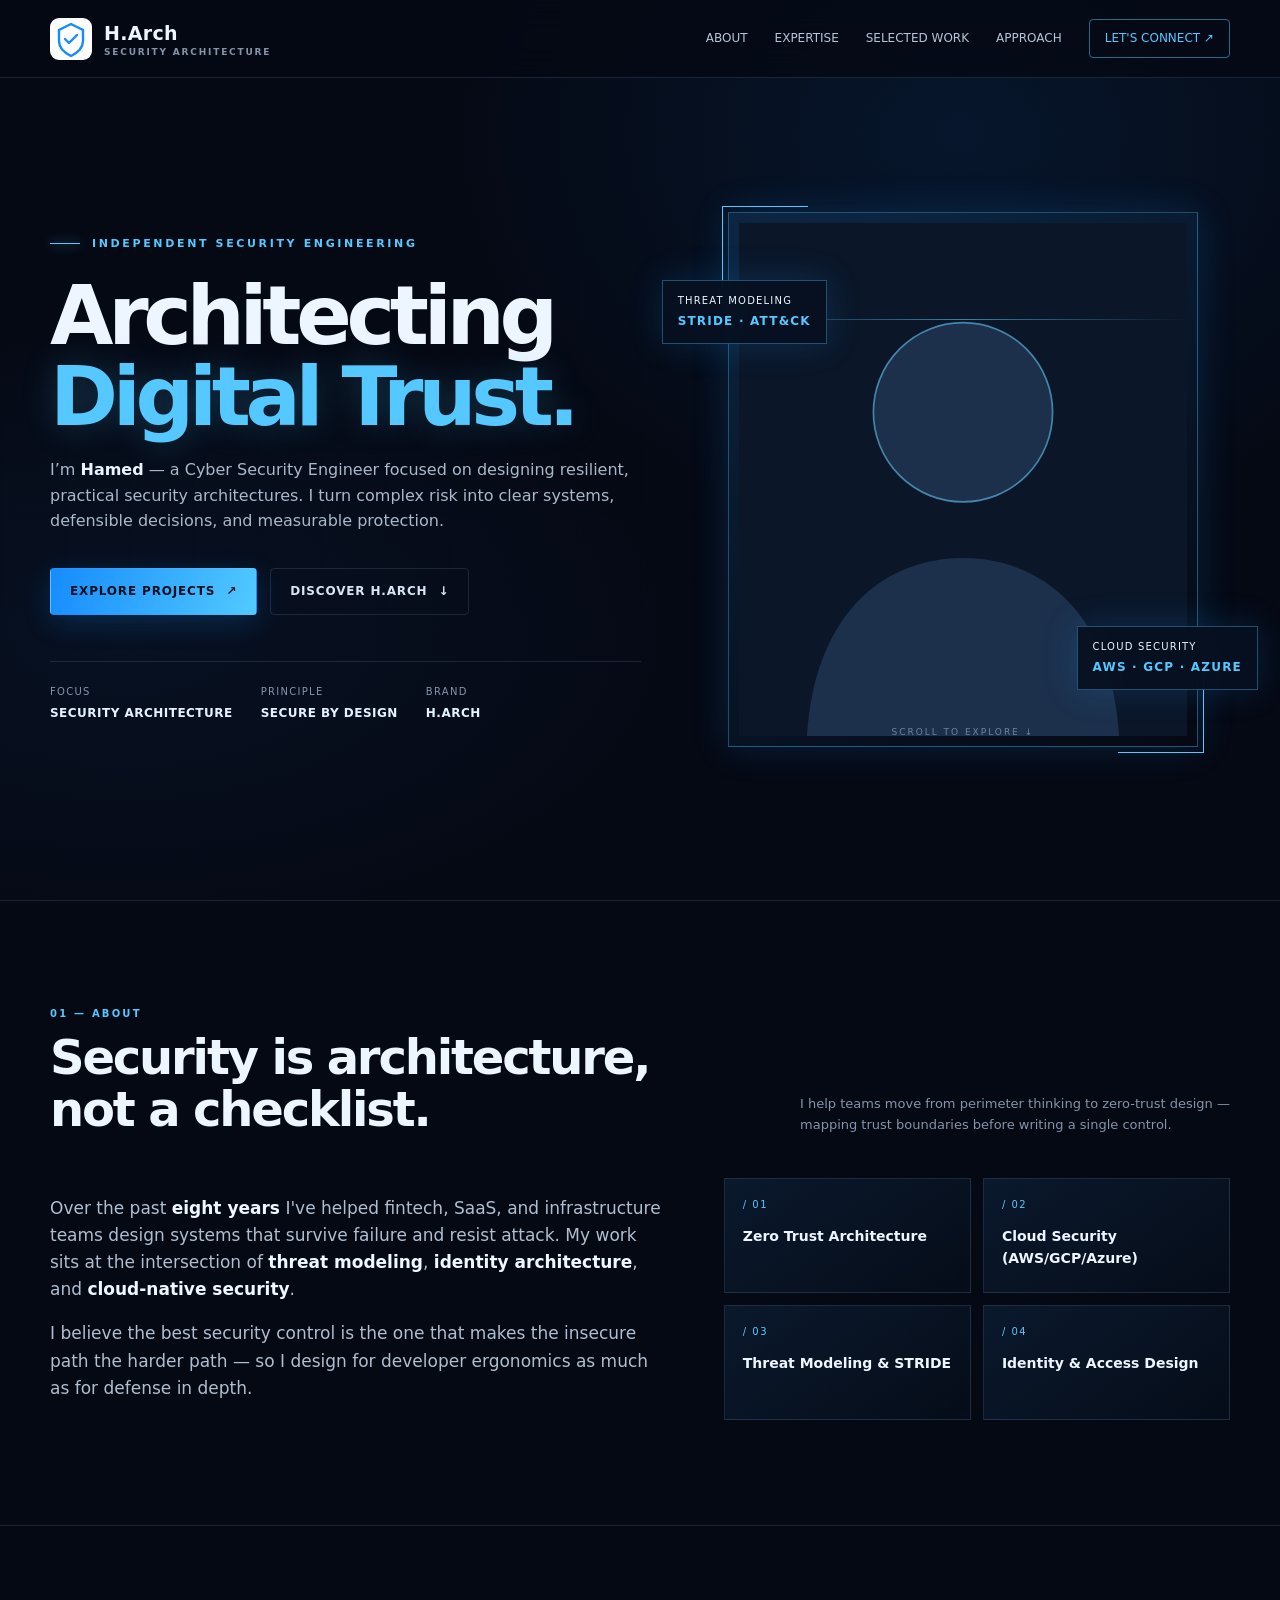
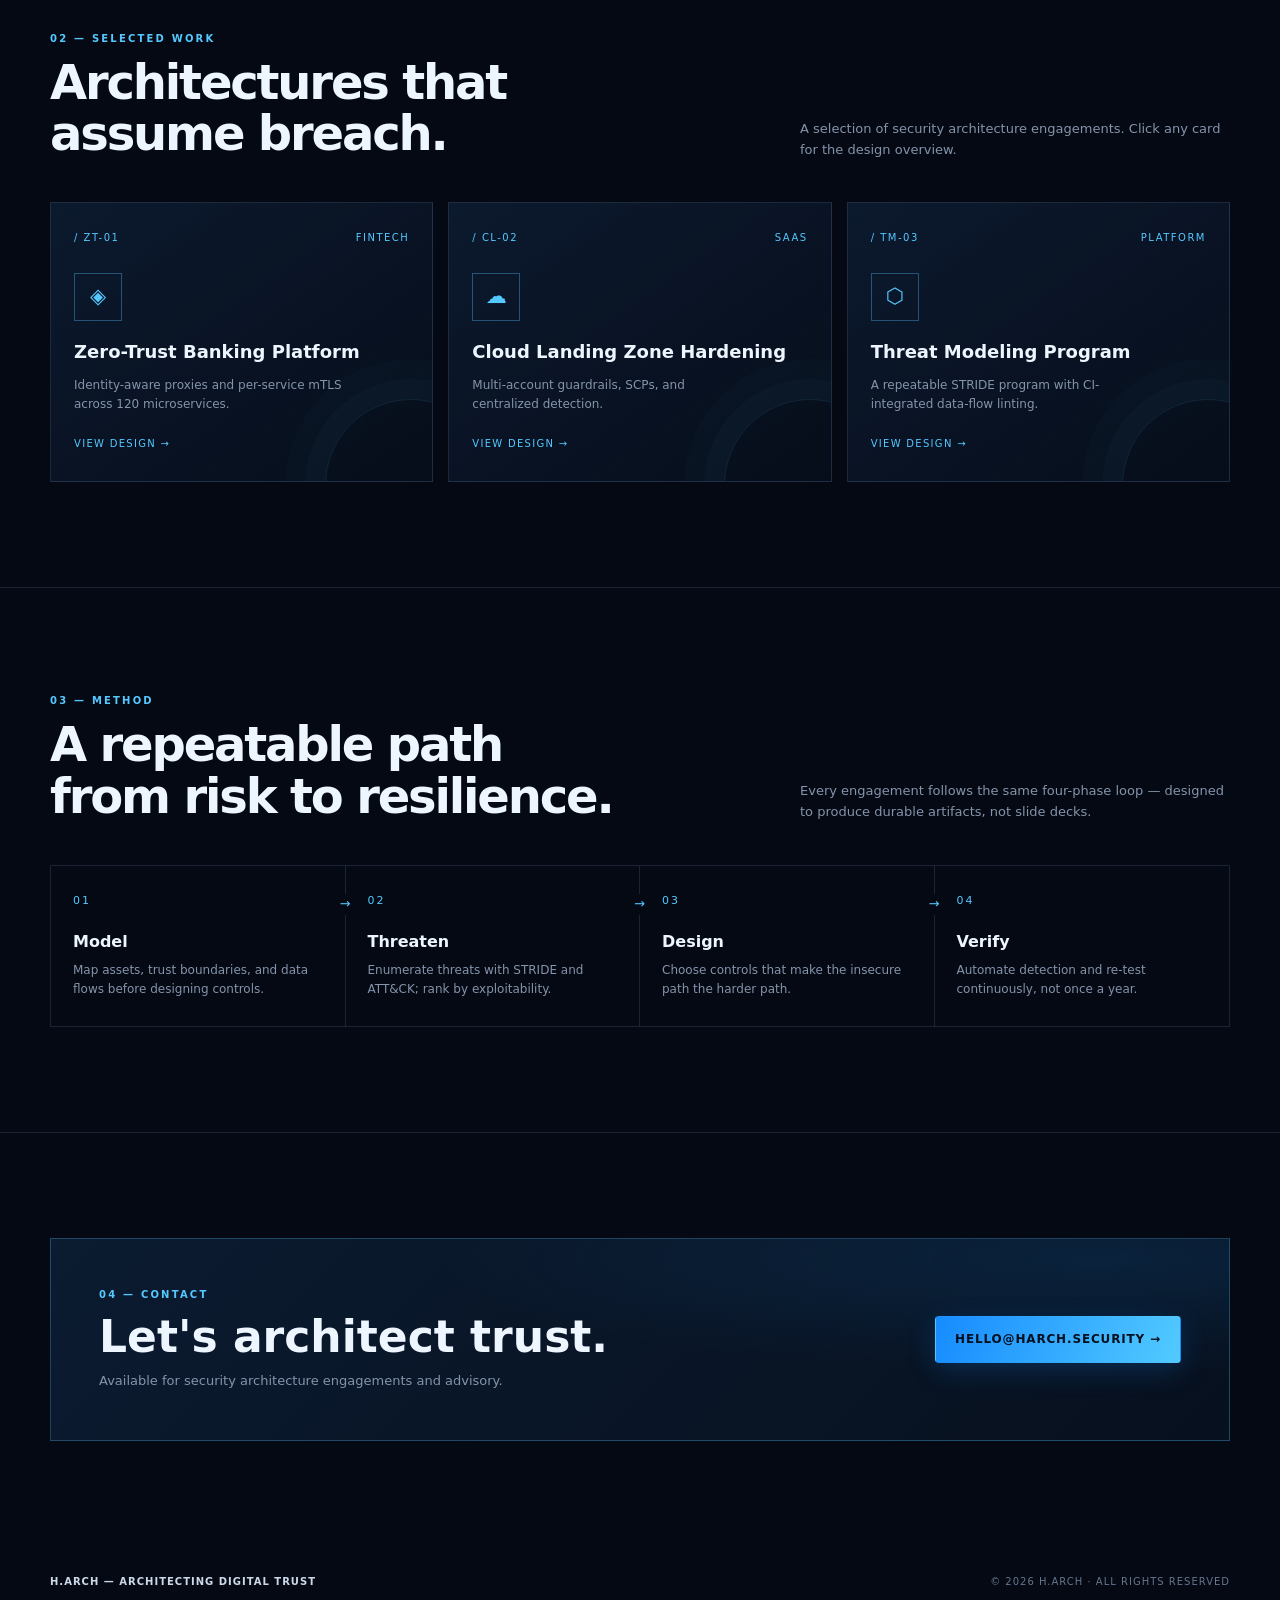
==== index.html @ 880deb6e "Update index.html" ====
<!DOCTYPE html>
<html lang="en">
<head>
<meta charset="UTF-8">
<meta name="viewport" content="width=device-width, initial-scale=1.0">
<meta name="theme-color" content="#050914">
<meta name="description" content="H.Arch — Cyber Security Engineer. Security architecture, zero trust, cloud security and threat modeling.">
<title>H.Arch — Architecting Digital Trust</title>
<link rel="stylesheet" href="style.css">
</head>
<body>

<!-- پس‌زمینه -->
<div class="grid-bg" aria-hidden="true"></div>

<!-- ===== Signature Intro ===== -->
<div id="signature-intro" role="dialog" aria-label="H.Arch cinematic brand introduction">
  <canvas id="sig-canvas" aria-hidden="true"></canvas>
  <div class="sig-vignette"></div>
  <div class="sig-top"><span>H.ARCH / SIGNATURE EXPERIENCE</span><span>SECURITY ARCHITECTURE</span></div>
  <div class="sig-stage">
    <div class="sig-pre">Beyond the perimeter · Beyond the ordinary</div>
    <div class="sig-astrolabe" aria-hidden="true">
      <div class="sig-aura"></div>
      <div class="sig-ring r1"></div><div class="sig-ring r2"></div>
      <div class="sig-ring r3"></div><div class="sig-ring r4"></div>
      <div class="sig-ticks"></div>
      <div class="sig-seal">
        <svg viewBox="0 0 100 100" xmlns="http://www.w3.org/2000/svg">
          <rect width="100" height="100" fill="#fff"/>
          <path d="M50 18 L78 30 V52 C78 70 66 80 50 86 C34 80 22 70 22 52 V30 Z"
                fill="none" stroke="#168bff" stroke-width="4"/>
          <path d="M38 48 L46 56 L64 38" fill="none" stroke="#168bff"
                stroke-width="4" stroke-linecap="round" stroke-linejoin="round"/>
        </svg>
      </div>
    </div>
    <div class="sig-word">H.ARCH</div>
    <div class="sig-line"></div>
    <div class="sig-role">CYBER SECURITY ENGINEER</div>
    <div class="sig-motto">Architecting Digital Trust.</div>
    <button class="sig-enter" id="sig-enter">Enter the H.Arch experience ↗</button>
  </div>
  <div class="sig-bottom"><span>DESIGN WITH INTENT / DEFEND WITH PURPOSE</span><span>EST. 2026</span></div>
  <button class="sig-skip" id="sig-skip">Skip intro ↗</button>
  <div class="sig-progress"><i></i></div>
</div>

<!-- ===== Topbar ===== -->
<header class="topbar">
  <div class="wrap" style="display:flex;align-items:center;justify-content:space-between">
    <a class="brand" href="#home" aria-label="H.Arch home">
      <svg viewBox="0 0 42 42" width="42" height="42" style="background:#fff;border-radius:9px" aria-hidden="true">
        <path d="M21 6 L33 12 V23 C33 31 27 35 21 38 C15 35 9 31 9 23 V12 Z"
              fill="none" stroke="#168bff" stroke-width="2.4"/>
        <path d="M15 21 L19 25 L27 17" fill="none" stroke="#168bff"
              stroke-width="2.4" stroke-linecap="round" stroke-linejoin="round"/>
      </svg>
      <span>H.Arch<small>SECURITY ARCHITECTURE</small></span>
    </a>
    <button class="menu-btn" id="menuBtn" aria-label="Open navigation" aria-expanded="false">☰</button>
    <nav class="nav" id="nav">
      <a href="#about">ABOUT</a>
      <a href="#expertise">EXPERTISE</a>
      <a href="#work">SELECTED WORK</a>
      <a href="#method">APPROACH</a>
      <a class="contact-link" href="#contact">LET'S CONNECT ↗</a>
    </nav>
  </div>
</header>

<main id="home">
  <!-- Hero -->
  <div class="wrap hero">
    <div class="hero-content reveal">
      <div class="eyebrow">Independent security engineering</div>
      <h1>Architecting<br><span>Digital Trust.</span></h1>
      <p class="hero-copy">I’m <strong>Hamed</strong> — a Cyber Security Engineer focused on designing resilient, practical security architectures. I turn complex risk into clear systems, defensible decisions, and measurable protection.</p>
      <div class="hero-actions">
        <a class="btn btn-primary" href="#work">Explore projects <span>↗</span></a>
        <a class="btn btn-ghost" href="#about">Discover H.Arch <span>↓</span></a>
      </div>
      <div class="hero-meta">
        <div>FOCUS<b>Security Architecture</b></div>
        <div>PRINCIPLE<b>Secure by Design</b></div>
        <div>BRAND<b>H.Arch</b></div>
      </div>
    </div>
    <div class="visual reveal">
      <div class="orb"></div>
      <div class="portrait-frame">
        <svg class="portrait" viewBox="0 0 400 500" preserveAspectRatio="xMidYMid slice"
             xmlns="http://www.w3.org/2000/svg" role="img" aria-label="Portrait placeholder">
          <rect width="400" height="500" fill="#0d1a30"/>
          <circle cx="200" cy="190" r="80" fill="#1c3454"/>
          <path d="M60 500 C60 370 130 320 200 320 C270 320 340 370 340 500 Z" fill="#1c3454"/>
          <circle cx="200" cy="190" r="80" fill="none" stroke="#55c8ff" stroke-width="1.5" opacity=".6"/>
        </svg>
        <div class="scan" aria-hidden="true"></div>
      </div>
      <div class="float-tag tag-a">Threat Modeling<b>STRIDE · ATT&amp;CK</b></div>
      <div class="float-tag tag-b">Cloud Security<b>AWS · GCP · Azure</b></div>
      <div class="scroll-note">Scroll to explore ↓</div>
    </div>
  </div>

  <!-- About -->
  <section id="about">
    <div class="wrap">
      <div class="section-head reveal">
        <div>
          <div class="kicker">01 — About</div>
          <h2>Security is architecture,<br>not a checklist.</h2>
        </div>
        <p>I help teams move from perimeter thinking to zero-trust design — mapping trust boundaries before writing a single control.</p>
      </div>
      <div class="about-grid reveal">
        <div class="about-text">
          <p>Over the past <strong>eight years</strong> I've helped fintech, SaaS, and infrastructure teams design systems that survive failure and resist attack. My work sits at the intersection of <strong>threat modeling</strong>, <strong>identity architecture</strong>, and <strong>cloud-native security</strong>.</p>
          <p>I believe the best security control is the one that makes the insecure path the harder path — so I design for developer ergonomics as much as for defense in depth.</p>
        </div>
        <div class="capabilities">
          <div class="capability"><div class="num">/ 01</div><h3>Zero Trust Architecture</h3></div>
          <div class="capability"><div class="num">/ 02</div><h3>Cloud Security (AWS/GCP/Azure)</h3></div>
          <div class="capability"><div class="num">/ 03</div><h3>Threat Modeling &amp; STRIDE</h3></div>
          <div class="capability"><div class="num">/ 04</div><h3>Identity &amp; Access Design</h3></div>
        </div>
      </div>
    </div>
  </section>

  <!-- Projects -->
  <section id="work">
    <div class="wrap">
      <div class="section-head reveal">
        <div>
          <div class="kicker">02 — Selected Work</div>
          <h2>Architectures that<br>assume breach.</h2>
        </div>
        <p>A selection of security architecture engagements. Click any card for the design overview.</p>
      </div>
      <div class="project-grid reveal">
        <button class="project" data-project="zt" data-title="Zero-Trust Banking Platform"
          data-desc="Re-architected a retail banking platform around identity-aware proxies, per-service mTLS, and continuous authorization. Reduced lateral movement surface by 74%."
          data-stack="Istio · SPIFFE/SPIRE · OPA · AWS">
          <div class="project-top"><span>/ ZT-01</span><span>FINTECH</span></div>
          <div class="project-icon">◈</div>
          <h3>Zero-Trust Banking Platform</h3>
          <p>Identity-aware proxies and per-service mTLS across 120 microservices.</p>
          <span class="more">View design →</span>
        </button>
        <button class="project" data-project="cloud" data-title="Cloud Landing Zone Hardening"
          data-desc="Designed a multi-account AWS landing zone with guardrails, SCPs, and central logging. Cut critical misconfigurations from 140 to 3 in one quarter."
          data-stack="AWS Control Tower · GuardDuty · Security Hub">
          <div class="project-top"><span>/ CL-02</span><span>SAAS</span></div>
          <div class="project-icon">☁</div>
          <h3>Cloud Landing Zone Hardening</h3>
          <p>Multi-account guardrails, SCPs, and centralized detection.</p>
          <span class="more">View design →</span>
        </button>
        <button class="project" data-project="threat" data-title="Threat Modeling Program"
          data-desc="Built a repeatable STRIDE-based threat modeling program adopted by 9 product teams, with automated data-flow diagram linting in CI."
          data-stack="STRIDE · ATT&amp;CK · CI linting">
          <div class="project-top"><span>/ TM-03</span><span>PLATFORM</span></div>
          <div class="project-icon">⬡</div>
          <h3>Threat Modeling Program</h3>
          <p>A repeatable STRIDE program with CI-integrated data-flow linting.</p>
          <span class="more">View design →</span>
        </button>
      </div>
    </div>
  </section>

  <!-- Method -->
  <section id="method">
    <div class="wrap">
      <div class="section-head reveal">
        <div>
          <div class="kicker">03 — Method</div>
          <h2>A repeatable path<br>from risk to resilience.</h2>
        </div>
        <p>Every engagement follows the same four-phase loop — designed to produce durable artifacts, not slide decks.</p>
      </div>
      <div class="method reveal">
        <div class="step"><div class="n">01</div><h3>Model</h3><p>Map assets, trust boundaries, and data flows before designing controls.</p></div>
        <div class="step"><div class="n">02</div><h3>Threaten</h3><p>Enumerate threats with STRIDE and ATT&amp;CK; rank by exploitability.</p></div>
        <div class="step"><div class="n">03</div><h3>Design</h3><p>Choose controls that make the insecure path the harder path.</p></div>
        <div class="step"><div class="n">04</div><h3>Verify</h3><p>Automate detection and re-test continuously, not once a year.</p></div>
      </div>
    </div>
  </section>

  <!-- Contact -->
  <section id="contact">
    <div class="wrap">
      <div class="contact-box reveal">
        <div>
          <div class="kicker">04 — Contact</div>
          <h2>Let's architect trust.</h2>
          <p>Available for security architecture engagements and advisory.</p>
        </div>
        <a class="btn btn-primary" href="mailto:hello@harch.security">hello@harch.security →</a>
      </div>
    </div>
  </section>
</main>

<footer class="wrap">
  <div class="footer-inner">
    <span class="footer-brand">H.Arch — Architecting Digital Trust</span>
    <span>© <span id="year"></span> H.Arch · All rights reserved</span>
  </div>
</footer>

<!-- Modal -->
<div class="modal" id="modal" role="dialog" aria-modal="true" aria-labelledby="modal-title">
  <div class="modal-card">
    <button class="close" id="modal-close" aria-label="Close">✕</button>
    <div class="kicker" id="modal-kicker">Project</div>
    <h2 id="modal-title">Title</h2>
    <p id="modal-desc">Description</p>
    <h3>Stack</h3>
    <p id="modal-stack"></p>
  </div>
</div>

<script src="script.js"></script>
</body>
</html>
---- style.css ----
:root{--bg:#050914;--panel:#0a1324;--panel2:#0d1a30;--line:rgba(137,174,220,.17);--blue:#55c8ff;--blue2:#168bff;--silver:#b8c7d9;--muted:#8494aa;--white:#edf5ff;--glow:0 0 35px rgba(33,151,255,.18);--max:1180px}
*{box-sizing:border-box}html{scroll-behavior:smooth;scroll-padding-top:90px}body{margin:0;background:var(--bg);color:var(--white);font-family:Inter,ui-sans-serif,system-ui,-apple-system,"Segoe UI",sans-serif;line-height:1.6;overflow-x:hidden}body:before{content:"";position:fixed;inset:0;z-index:-2;background:radial-gradient(ellipse at 75% 15%,rgba(15,91,170,.16),transparent 38%),radial-gradient(ellipse at 10% 70%,rgba(24,75,140,.12),transparent 35%),#050914}.grid-bg{position:fixed;inset:0;z-index:-1;pointer-events:none;opacity:.2;background-image:linear-gradient(rgba(90,140,190,.07) 1px,transparent 1px),linear-gradient(90deg,rgba(90,140,190,.07) 1px,transparent 1px);background-size:64px 64px;mask-image:linear-gradient(to bottom,black,transparent 90%)}
a{color:inherit;text-decoration:none}button{font:inherit}.wrap{width:min(var(--max),calc(100% - 44px));margin:auto}.topbar{height:78px;display:flex;align-items:center;justify-content:space-between;border-bottom:1px solid var(--line);position:sticky;top:0;z-index:20;background:rgba(5,9,20,.82);backdrop-filter:blur(18px)}.brand{display:flex;align-items:center;gap:12px;font-weight:800;letter-spacing:.02em}.brand img{width:42px;height:42px;object-fit:contain;background:#fff;border-radius:9px}.brand span{font-size:19px}.brand small{display:block;color:var(--muted);font-size:9px;letter-spacing:.2em;font-weight:600;margin-top:-3px}.nav{display:flex;gap:27px;align-items:center;font-size:12px;color:#b6c4d7}.nav a{transition:.2s}.nav a:hover{color:var(--blue)}.nav .contact-link{border:1px solid rgba(85,200,255,.5);padding:9px 15px;border-radius:4px;color:var(--blue)}.menu-btn{display:none;background:none;color:white;border:1px solid var(--line);padding:7px 10px;border-radius:5px}
.hero{min-height:calc(100vh - 78px);display:grid;grid-template-columns:1.05fr .95fr;gap:55px;align-items:center;padding:70px 0 90px;position:relative}.eyebrow{color:var(--blue);font-size:11px;letter-spacing:.24em;text-transform:uppercase;font-weight:700;display:flex;align-items:center;gap:12px}.eyebrow:before{content:"";width:30px;height:1px;background:var(--blue);box-shadow:0 0 12px var(--blue)}h1{font-size:clamp(48px,6.5vw,82px);line-height:.98;letter-spacing:-.065em;margin:24px 0 20px;font-weight:800}h1 span{color:var(--blue);text-shadow:0 0 35px rgba(85,200,255,.24)}.hero-copy{max-width:580px;color:#a9b8ca;font-size:16px}.hero-copy strong{color:#eaf5ff;font-weight:600}.hero-actions{display:flex;gap:13px;flex-wrap:wrap;margin-top:34px}.btn{display:inline-flex;align-items:center;gap:11px;padding:13px 19px;border-radius:4px;font-size:12px;font-weight:750;letter-spacing:.07em;text-transform:uppercase;transition:.25s;border:1px solid transparent}.btn-primary{background:linear-gradient(110deg,#168bff,#52caff);color:#03101e;box-shadow:0 8px 28px rgba(22,139,255,.2)}.btn-primary:hover{transform:translateY(-3px);box-shadow:0 12px 34px rgba(22,139,255,.35)}.btn-ghost{border-color:var(--line);color:#d7e5f5}.btn-ghost:hover{border-color:var(--blue);color:var(--blue)}.hero-meta{display:flex;gap:28px;margin-top:46px;padding-top:22px;border-top:1px solid var(--line);color:var(--muted);font-size:10px;letter-spacing:.13em;text-transform:uppercase}.hero-meta b{display:block;color:#e5f1ff;font-size:12px;letter-spacing:.04em;margin-top:4px}
.visual{position:relative;min-height:570px;display:flex;align-items:center;justify-content:center}.portrait-frame{width:min(100%,470px);height:535px;position:relative;border:1px solid rgba(85,200,255,.35);padding:10px;background:linear-gradient(145deg,rgba(20,65,110,.45),rgba(5,10,20,.8));box-shadow:var(--glow)}.portrait-frame:before,.portrait-frame:after{content:"";position:absolute;width:85px;height:85px;border-color:var(--blue);border-style:solid;pointer-events:none}.portrait-frame:before{top:-7px;left:-7px;border-width:1px 0 0 1px}.portrait-frame:after{right:-7px;bottom:-7px;border-width:0 1px 1px 0}.portrait{width:100%;height:100%;object-fit:cover;object-position:center 35%;filter:saturate(.82) contrast(1.04)}.scan{position:absolute;left:10px;right:10px;height:1px;top:20%;background:linear-gradient(90deg,transparent,var(--blue),transparent);opacity:.6;animation:scan 6s linear infinite}@keyframes scan{to{top:90%}}.float-tag{position:absolute;background:rgba(7,17,33,.92);border:1px solid rgba(85,200,255,.35);padding:12px 15px;backdrop-filter:blur(12px);box-shadow:var(--glow);font-size:10px;letter-spacing:.12em;text-transform:uppercase}.float-tag b{display:block;color:var(--blue);font-size:12px;margin-top:3px}.tag-a{left:-34px;top:15%}.tag-b{right:-28px;bottom:13%}.orb{position:absolute;width:430px;height:430px;border:1px solid rgba(85,200,255,.11);border-radius:50%;z-index:-1}.orb:before,.orb:after{content:"";position:absolute;border:1px solid rgba(85,200,255,.12);border-radius:50%;inset:35px}.orb:after{inset:80px}.scroll-note{position:absolute;bottom:25px;left:50%;transform:translateX(-50%);font-size:9px;letter-spacing:.22em;color:#71839a;text-transform:uppercase}
section{padding:105px 0;border-top:1px solid var(--line)}.section-head{display:flex;justify-content:space-between;align-items:end;gap:30px;margin-bottom:42px}.kicker{color:var(--blue);font-size:10px;letter-spacing:.22em;text-transform:uppercase;font-weight:700}.section-head h2{font-size:clamp(32px,4vw,48px);letter-spacing:-.045em;line-height:1.08;margin:10px 0 0}.section-head p{max-width:430px;color:var(--muted);font-size:13px;margin:0}.about-grid{display:grid;grid-template-columns:1.1fr .9fr;gap:55px}.about-text{font-size:17px;color:#afbed0;max-width:650px}.about-text strong{color:#eff7ff}.capabilities{display:grid;grid-template-columns:1fr 1fr;gap:12px}.capability{border:1px solid var(--line);background:linear-gradient(145deg,rgba(12,28,49,.85),rgba(7,14,27,.8));padding:18px;min-height:115px}.capability .num{color:var(--blue);font-size:10px;letter-spacing:.15em}.capability h3{font-size:14px;margin:12px 0 0}
.project-grid{display:grid;grid-template-columns:repeat(3,1fr);gap:15px}.project{min-height:280px;padding:23px;border:1px solid var(--line);background:linear-gradient(145deg,rgba(13,28,49,.92),rgba(7,14,27,.88));position:relative;overflow:hidden;cursor:pointer;transition:.25s;text-align:left;color:inherit}.project:hover{transform:translateY(-5px);border-color:rgba(85,200,255,.65);box-shadow:var(--glow)}.project:after{content:"";position:absolute;width:170px;height:170px;border:1px solid rgba(85,200,255,.12);border-radius:50%;right:-65px;bottom:-90px;box-shadow:0 0 0 20px rgba(85,200,255,.025),0 0 0 40px rgba(85,200,255,.02)}.project-top{display:flex;justify-content:space-between;color:var(--blue);font-size:10px;letter-spacing:.15em}.project-icon{width:48px;height:48px;border:1px solid rgba(85,200,255,.35);display:grid;place-items:center;margin:27px 0 17px;color:var(--blue);font-size:21px}.project h3{font-size:18px;margin:0 0 9px}.project p{font-size:12px;color:var(--muted);max-width:280px;margin:0}.project .more{display:inline-block;color:var(--blue);font-size:10px;letter-spacing:.13em;text-transform:uppercase;margin-top:22px}.method{display:grid;grid-template-columns:repeat(4,1fr);gap:0;border:1px solid var(--line)}.step{padding:26px 22px;border-right:1px solid var(--line);position:relative}.step:last-child{border:0}.step .n{font-size:11px;color:var(--blue);letter-spacing:.18em}.step h3{font-size:16px;margin:19px 0 7px}.step p{font-size:12px;color:var(--muted);margin:0}.step:after{content:"→";position:absolute;right:-9px;top:28px;color:var(--blue);background:var(--bg);padding:0 3px;font-size:13px}.step:last-child:after{display:none}
.contact-box{border:1px solid rgba(85,200,255,.27);background:radial-gradient(ellipse at 90% 10%,rgba(21,112,190,.17),transparent 45%),linear-gradient(135deg,#0b1b30,#07101e);padding:48px;display:flex;justify-content:space-between;align-items:center;gap:30px}.contact-box h2{font-size:clamp(30px,4vw,44px);line-height:1.1;margin:10px 0}.contact-box p{color:var(--muted);font-size:13px;margin:0}.contact-box .btn{white-space:nowrap}
footer{padding:28px 0;color:#65768d;font-size:10px;letter-spacing:.1em;text-transform:uppercase}.footer-inner{display:flex;justify-content:space-between;gap:20px;align-items:center}.footer-brand{color:#cbd9e9;font-weight:800}
.modal{position:fixed;inset:0;z-index:50;background:rgba(1,5,12,.82);backdrop-filter:blur(12px);display:none;align-items:center;justify-content:center;padding:20px}.modal.open{display:flex}.modal-card{width:min(760px,100%);max-height:90vh;overflow:auto;background:#091528;border:1px solid rgba(85,200,255,.4);box-shadow:0 20px 80px #000;padding:32px;position:relative}.close{position:absolute;right:17px;top:14px;background:none;border:1px solid var(--line);color:#dceaff;width:34px;height:34px;cursor:pointer}.modal-card h2{font-size:30px;margin:10px 45px 12px 0}.modal-card p,.modal-card li{color:#aabbd0;font-size:13px}.modal-card h3{font-size:14px;color:var(--blue);letter-spacing:.08em;text-transform:uppercase;margin:25px 0 8px}.modal-card ul{padding-left:20px}.diagram{border:1px solid var(--line);background:#050d1b;padding:18px;margin-top:18px;display:flex;align-items:center;justify-content:center;gap:10px;flex-wrap:wrap}.node{border:1px solid rgba(85,200,255,.5);padding:10px 13px;color:#d9ecff;font-size:10px;text-align:center;background:rgba(16,53,86,.4)}.arrow{color:var(--blue)}
.reveal{opacity:0;transform:translateY(18px);transition:opacity .7s ease,transform .7s ease}.reveal.visible{opacity:1;transform:none}
@media(max-width:850px){.hero{grid-template-columns:1fr;gap:30px;padding-top:60px}.hero-copy{max-width:650px}.visual{min-height:490px}.portrait-frame{height:460px;width:min(80%,430px)}.about-grid{grid-template-columns:1fr;gap:30px}.project-grid{grid-template-columns:repeat(2,1fr)}.section-head{display:block}.section-head p{margin-top:16px}.nav{gap:15px}}
@media(max-width:600px){.wrap{width:min(100% - 30px,var(--max))}.topbar{height:66px}.brand img{width:36px;height:36px}.menu-btn{display:block}.nav{display:none;position:absolute;top:65px;left:0;right:0;background:#071020;padding:20px;flex-direction:column;align-items:stretch;border-bottom:1px solid var(--line)}.nav.open{display:flex}.nav a{padding:8px}.hero{min-height:auto;padding:65px 0 85px}h1{font-size:53px}.hero-meta{gap:16px;flex-wrap:wrap}.visual{min-height:420px}.portrait-frame{width:85%;height:390px}.tag-a{left:-15px}.tag-b{right:-12px}.float-tag{font-size:8px;padding:9px}.scroll-note{bottom:18px}section{padding:75px 0}.project-grid{grid-template-columns:1fr}.project{min-height:245px}.method{grid-template-columns:1fr 1fr}.step{border-bottom:1px solid var(--line);min-height:150px}.step:nth-child(2){border-right:0}.step:nth-child(3){border-bottom:0}.step:nth-child(4){border:0}.step:after{display:none}.contact-box{padding:28px;display:block}.contact-box .btn{margin-top:24px}.footer-inner{align-items:flex-start;flex-direction:column}.modal-card{padding:25px 20px}}
@media(prefers-reduced-motion:reduce){*,*:before,*:after{scroll-behavior:auto!important;animation:none!important;transition:none!important}}

/* ===== Signature Intro CSS ===== */
#signature-intro{animation:sig-failsafe 10s 1 forwards;position:fixed;inset:0;z-index:10000;display:grid;place-items:center;overflow:hidden;background:#02050b;color:#edf6ff;isolation:isolate;transition:opacity 1.3s ease,visibility 1.3s ease}
#signature-intro.leaving{animation:none;opacity:0;visibility:hidden;pointer-events:none}
#signature-intro:before{content:"";position:absolute;inset:-20%;background:radial-gradient(ellipse at 50% 48%,rgba(39,126,190,.27),transparent 30%),radial-gradient(ellipse at 50% 50%,rgba(10,36,69,.65),transparent 65%);animation:sig-atmosphere 7s ease-in-out infinite alternate}
#signature-intro:after{content:"";position:absolute;inset:0;z-index:1;opacity:.14;pointer-events:none;background-image:linear-gradient(rgba(129,177,213,.13) 1px,transparent 1px),linear-gradient(90deg,rgba(129,177,213,.13) 1px,transparent 1px);background-size:78px 78px;mask-image:radial-gradient(ellipse,black,transparent 74%)}
#sig-canvas{position:absolute;inset:0;width:100%;height:100%;z-index:0}.sig-vignette{position:absolute;inset:0;z-index:2;pointer-events:none;background:radial-gradient(ellipse at center,transparent 20%,rgba(0,0,0,.35) 75%,rgba(0,0,0,.78))}
.sig-top,.sig-bottom{position:absolute;z-index:4;left:clamp(16px,4vw,55px);right:clamp(16px,4vw,55px);display:flex;justify-content:space-between;gap:15px;color:#68829b;font:9px ui-monospace,monospace;letter-spacing:.2em;text-transform:uppercase}.sig-top{top:28px}.sig-bottom{bottom:26px}
.sig-stage{position:relative;z-index:3;width:min(94vw,740px);min-height:86vh;display:flex;flex-direction:column;align-items:center;justify-content:center;text-align:center}
.sig-pre{font:10px ui-monospace,monospace;letter-spacing:.42em;text-transform:uppercase;color:#9ab9d3;opacity:0;animation:sig-rise .9s .35s forwards}
.sig-astrolabe{width:min(76vw,430px);aspect-ratio:1;position:relative;display:grid;place-items:center;margin:4px 0 -5px;perspective:1000px}
.sig-aura{position:absolute;inset:25%;border-radius:50%;background:radial-gradient(circle,rgba(53,159,225,.3),transparent 70%);filter:blur(14px);animation:sig-pulse 4s infinite}
.sig-ring{position:absolute;inset:8%;border:1px solid rgba(132,194,231,.4);border-radius:50%;box-shadow:0 0 26px rgba(49,142,206,.12),inset 0 0 24px rgba(49,142,206,.07)}
.sig-ring.r1{transform:rotateX(69deg) rotateZ(-22deg);animation:sig-orbit1 18s linear infinite}
.sig-ring.r2{inset:15%;transform:rotateY(66deg) rotateZ(28deg);border-color:rgba(203,218,229,.34);animation:sig-orbit2 23s linear infinite}
.sig-ring.r3{inset:22%;transform:rotateX(72deg) rotateZ(62deg);border-style:dashed;border-color:rgba(73,169,225,.48);animation:sig-orbit3 30s linear infinite}
.sig-ring.r4{inset:2%;transform:rotateY(78deg);border-color:rgba(75,145,190,.2);animation:sig-orbit2 35s linear infinite reverse}
.sig-ring:before,.sig-ring:after{content:"";position:absolute;width:6px;height:6px;border-radius:50%;background:#c7eeff;box-shadow:0 0 8px 2px #55baff,0 0 20px 4px rgba(44,159,240,.5)}.sig-ring:before{top:13%;left:17%}.sig-ring:after{bottom:16%;right:13%;width:4px;height:4px}
.sig-ticks{position:absolute;inset:28%;border:1px solid rgba(153,196,222,.24);border-radius:50%;background:repeating-conic-gradient(rgba(162,211,238,.5) 0deg 1deg,transparent 1deg 12deg);mask:radial-gradient(circle,transparent 65%,#000 66%,#000 68%,transparent 69%);animation:sig-spin 65s linear infinite}
.sig-seal{position:relative;width:34%;aspect-ratio:1;display:grid;place-items:center;opacity:0;transform:scale(.65) rotate(-10deg);animation:sig-seal 1.6s cubic-bezier(.16,.82,.2,1) .9s forwards}
.sig-seal:before,.sig-seal:after{content:"";position:absolute;inset:-15%;border:1px solid rgba(135,205,241,.56);transform:rotate(45deg);box-shadow:0 0 32px rgba(48,151,218,.2)}.sig-seal:after{inset:-24%;transform:none;border-color:rgba(106,160,199,.25)}
.sig-seal img,.sig-seal svg{width:100%;height:100%;object-fit:contain;border-radius:3px;background:white;box-shadow:0 0 55px rgba(48,157,231,.26);position:relative;z-index:1}
.sig-word{font:400 clamp(42px,8vw,84px)/1 Georgia,serif;letter-spacing:.23em;padding-left:.23em;color:#eff7ff;text-shadow:0 0 25px rgba(111,191,235,.35);opacity:0;animation:sig-rise 1.2s 2.05s forwards}
.sig-line{height:1px;width:min(320px,58vw);margin:21px 0 16px;background:linear-gradient(90deg,transparent,#6baed6,#e1f5ff,#6baed6,transparent);transform:scaleX(0);animation:sig-draw 1s 2.65s forwards;box-shadow:0 0 13px rgba(103,193,244,.4)}
.sig-role{font:10px ui-monospace,monospace;letter-spacing:.35em;text-transform:uppercase;color:#b3c9dc;opacity:0;animation:sig-rise 1s 2.95s forwards}
.sig-motto{margin-top:20px;color:#7fa4c2;font:italic 16px Georgia,serif;letter-spacing:.1em;opacity:0;animation:sig-rise 1s 3.4s forwards}
.sig-enter{margin-top:32px;padding:14px 24px;border:1px solid rgba(119,192,231,.5);background:rgba(13,47,77,.35);color:#d9f0ff;font:9px ui-monospace,monospace;letter-spacing:.22em;text-transform:uppercase;cursor:pointer;opacity:0;animation:sig-rise .8s 3.9s forwards;transition:.3s}
.sig-enter:hover{border-color:#c5ecff;background:rgba(36,111,162,.27);box-shadow:0 0 35px rgba(58,162,222,.2);letter-spacing:.3em;transform:translateY(-2px)}
.sig-progress{position:absolute;bottom:0;left:0;height:2px;width:100%;z-index:5;background:rgba(96,142,177,.13)}.sig-progress i{display:block;height:100%;width:0;background:linear-gradient(90deg,#286eaa,#9be0ff);box-shadow:0 0 15px #48baff;animation:sig-progress 8.8s linear forwards}
.sig-skip{position:absolute;right:clamp(16px,4vw,55px);bottom:clamp(42px,7vh,65px);z-index:6;border:0;background:none;color:#7893ac;font:9px ui-monospace,monospace;letter-spacing:.16em;text-transform:uppercase;cursor:pointer}.sig-skip:hover{color:#e4f6ff}
@keyframes sig-failsafe{0%,86%{opacity:1;visibility:visible}100%{opacity:0;visibility:hidden;pointer-events:none}}@keyframes sig-rise{to{opacity:1;transform:translateY(0);filter:blur(0)}}@keyframes sig-seal{to{opacity:1;transform:scale(1) rotate(0)}}@keyframes sig-draw{to{transform:scaleX(1)}}@keyframes sig-orbit1{to{transform:rotateX(69deg) rotateZ(338deg)}}@keyframes sig-orbit2{to{transform:rotateY(66deg) rotateZ(388deg)}}@keyframes sig-orbit3{to{transform:rotateX(72deg) rotateZ(422deg)}}@keyframes sig-spin{to{transform:rotate(360deg)}}@keyframes sig-pulse{50%{transform:scale(1.2);opacity:.65}}@keyframes sig-atmosphere{to{transform:scale(1.12);opacity:.75}}@keyframes sig-progress{to{width:100%}}
@media(max-width:600px){.sig-astrolabe{width:min(83vw,350px)}.sig-word{font-size:clamp(39px,11vw,62px);letter-spacing:.16em;padding-left:.16em}.sig-top,.sig-bottom{font-size:7px;letter-spacing:.1em}.sig-stage{min-height:84vh}}
@media(prefers-reduced-motion:reduce){#signature-intro *{animation-duration:.01ms!important;animation-delay:0ms!important;transition-duration:.01ms!important}}
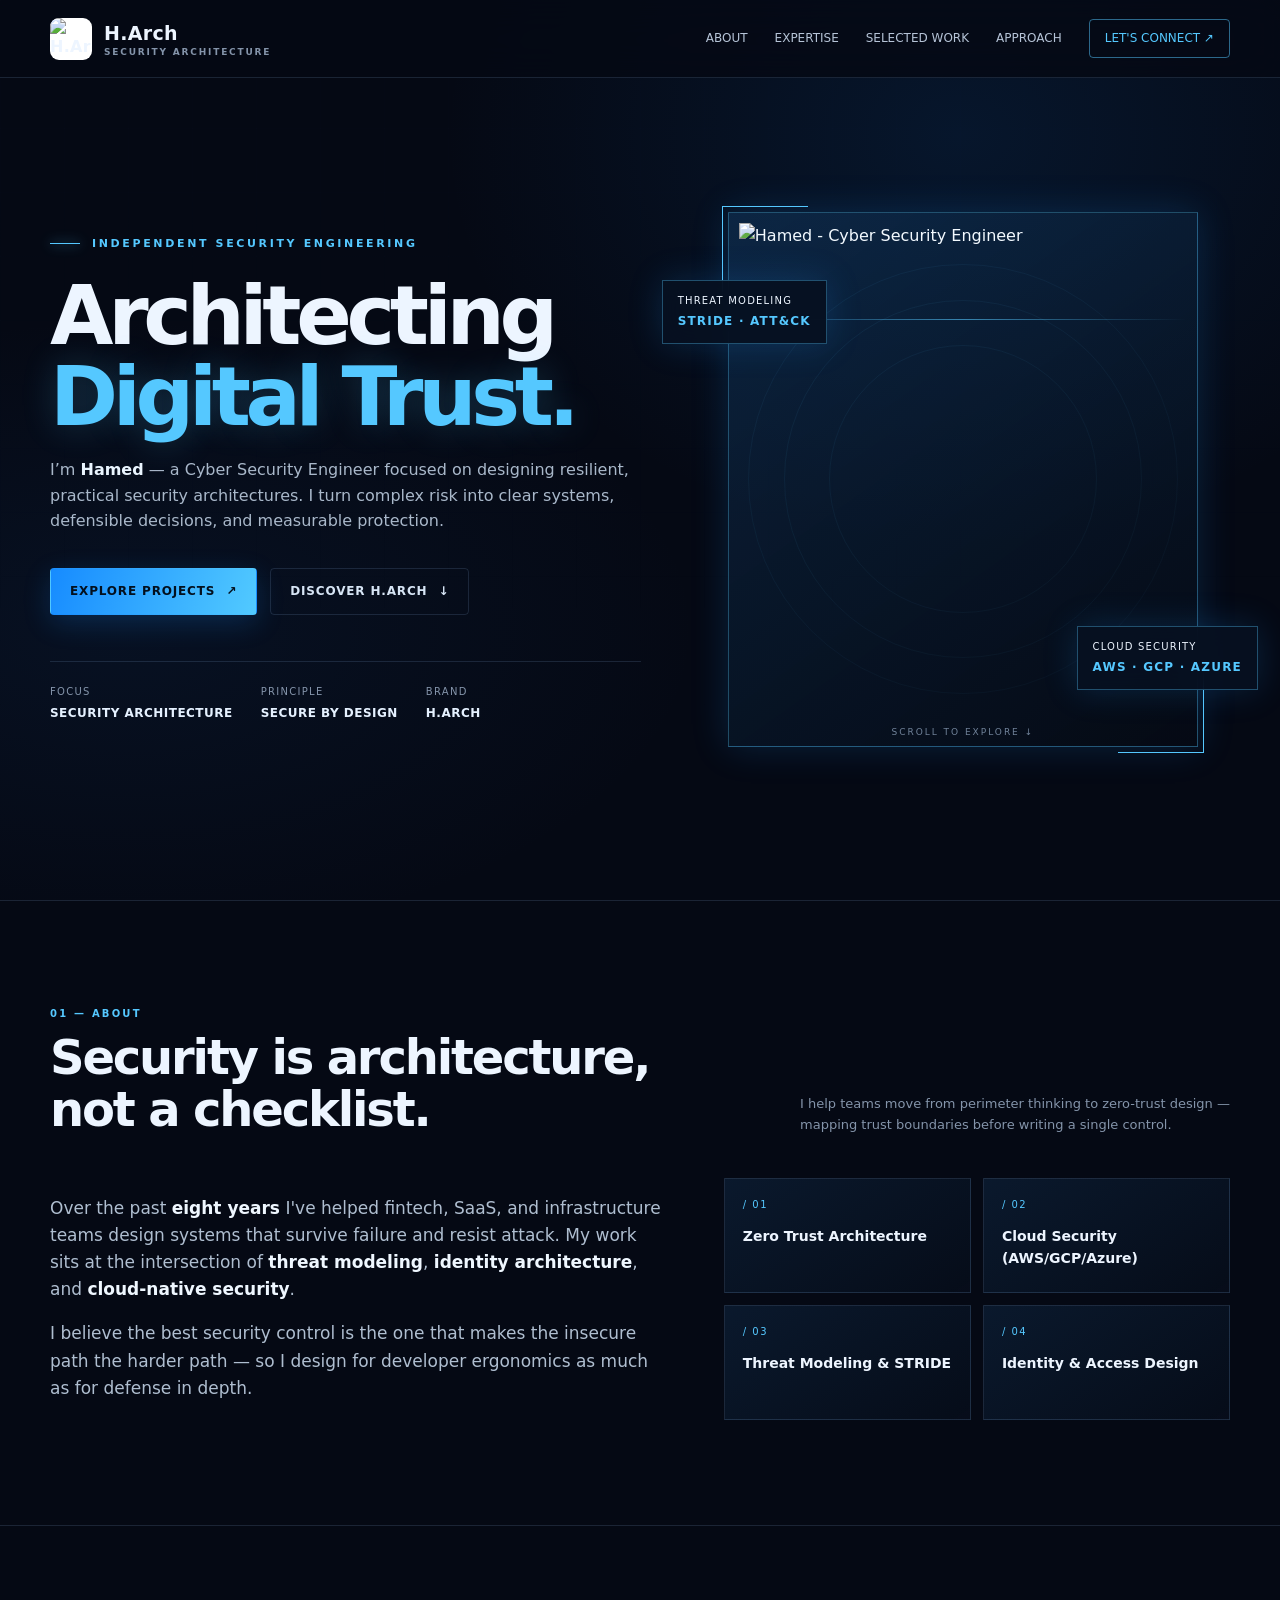
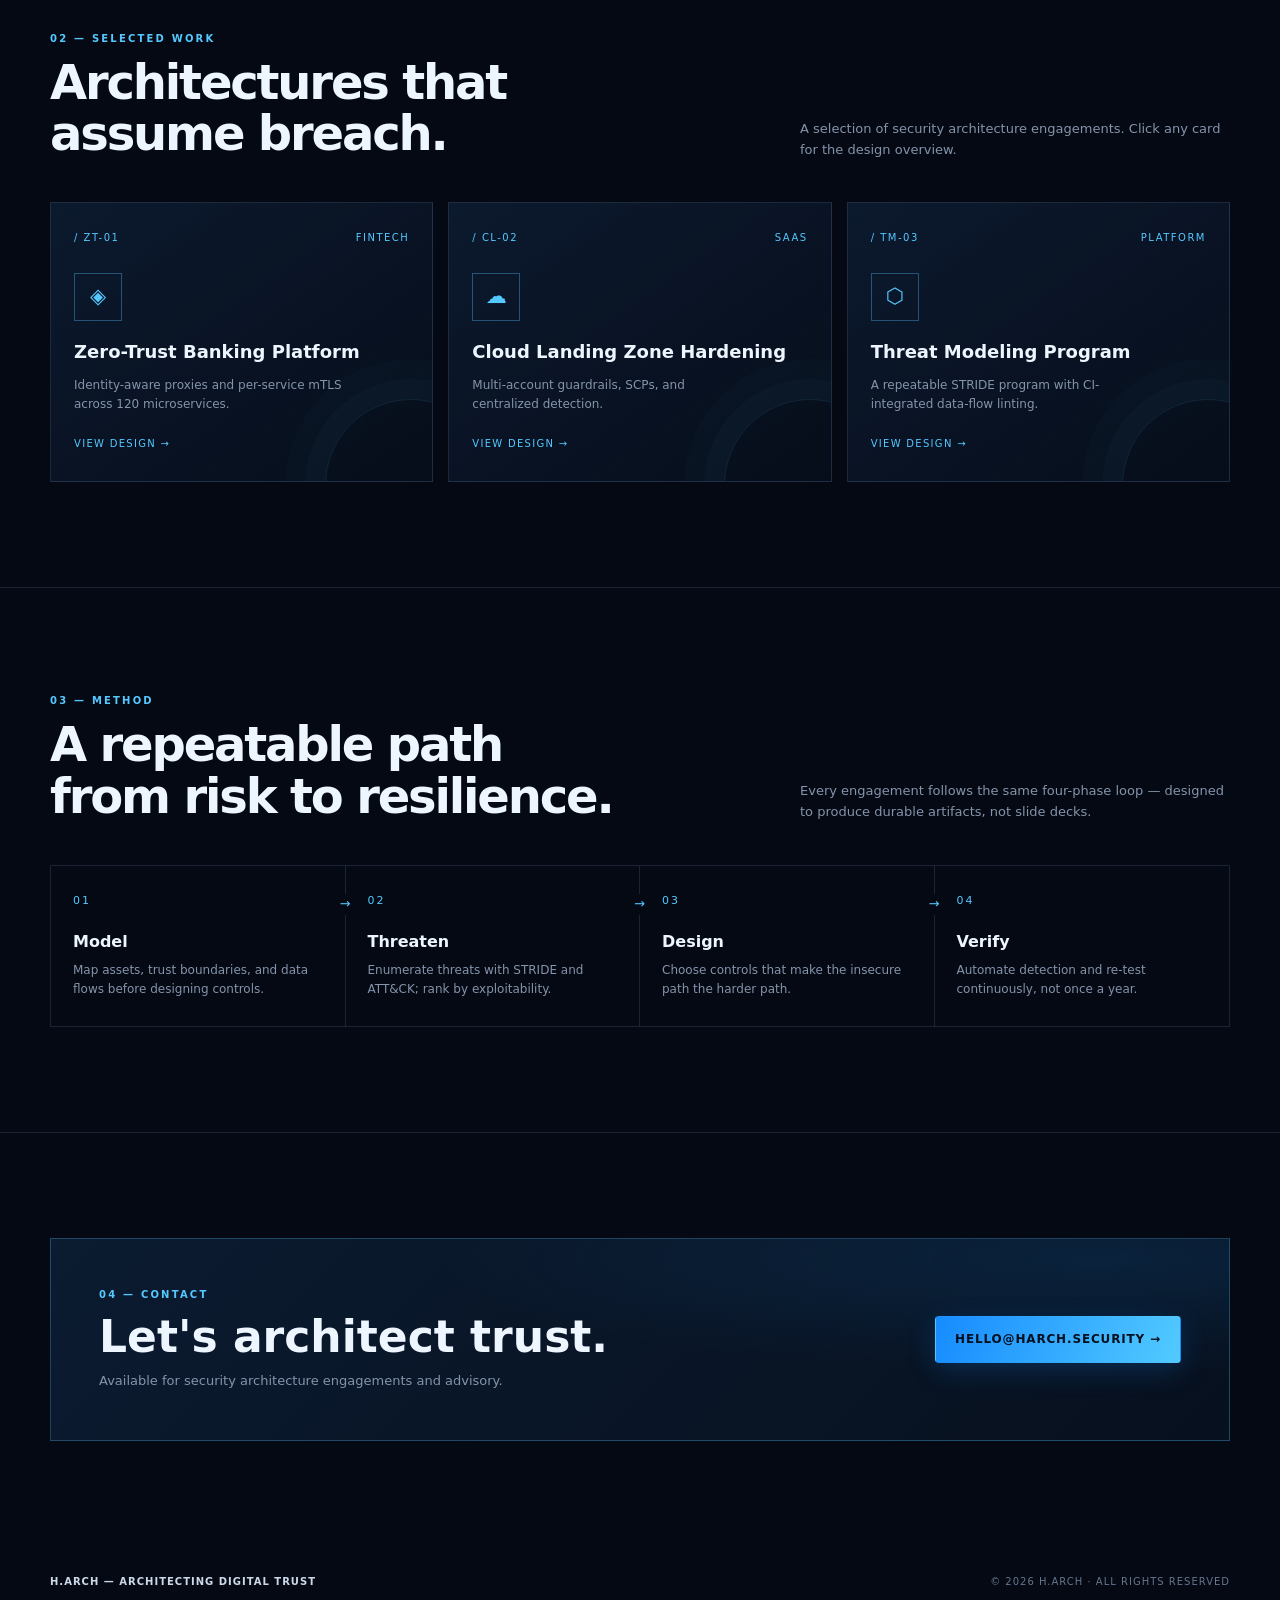
==== commit fdc77648: "Update index.html" ====
--- a/index.html
+++ b/index.html
@@ -10,7 +10,6 @@
 </head>
 <body>
 
-<!-- پس‌زمینه -->
 <div class="grid-bg" aria-hidden="true"></div>
 
 <!-- ===== Signature Intro ===== -->
@@ -26,13 +25,8 @@
       <div class="sig-ring r3"></div><div class="sig-ring r4"></div>
       <div class="sig-ticks"></div>
       <div class="sig-seal">
-        <svg viewBox="0 0 100 100" xmlns="http://www.w3.org/2000/svg">
-          <rect width="100" height="100" fill="#fff"/>
-          <path d="M50 18 L78 30 V52 C78 70 66 80 50 86 C34 80 22 70 22 52 V30 Z"
-                fill="none" stroke="#168bff" stroke-width="4"/>
-          <path d="M38 48 L46 56 L64 38" fill="none" stroke="#168bff"
-                stroke-width="4" stroke-linecap="round" stroke-linejoin="round"/>
-        </svg>
+        <!-- تصویر لوگو اینجا قرار می‌گیرد -->
+        <img src="logo.png" alt="H.Arch Logo">
       </div>
     </div>
     <div class="sig-word">H.ARCH</div>
@@ -50,12 +44,8 @@
 <header class="topbar">
   <div class="wrap" style="display:flex;align-items:center;justify-content:space-between">
     <a class="brand" href="#home" aria-label="H.Arch home">
-      <svg viewBox="0 0 42 42" width="42" height="42" style="background:#fff;border-radius:9px" aria-hidden="true">
-        <path d="M21 6 L33 12 V23 C33 31 27 35 21 38 C15 35 9 31 9 23 V12 Z"
-              fill="none" stroke="#168bff" stroke-width="2.4"/>
-        <path d="M15 21 L19 25 L27 17" fill="none" stroke="#168bff"
-              stroke-width="2.4" stroke-linecap="round" stroke-linejoin="round"/>
-      </svg>
+      <!-- تصویر لوگو در هدر -->
+      <img src="logo.png" alt="H.Arch Logo">
       <span>H.Arch<small>SECURITY ARCHITECTURE</small></span>
     </a>
     <button class="menu-btn" id="menuBtn" aria-label="Open navigation" aria-expanded="false">☰</button>
@@ -89,13 +79,8 @@
     <div class="visual reveal">
       <div class="orb"></div>
       <div class="portrait-frame">
-        <svg class="portrait" viewBox="0 0 400 500" preserveAspectRatio="xMidYMid slice"
-             xmlns="http://www.w3.org/2000/svg" role="img" aria-label="Portrait placeholder">
-          <rect width="400" height="500" fill="#0d1a30"/>
-          <circle cx="200" cy="190" r="80" fill="#1c3454"/>
-          <path d="M60 500 C60 370 130 320 200 320 C270 320 340 370 340 500 Z" fill="#1c3454"/>
-          <circle cx="200" cy="190" r="80" fill="none" stroke="#55c8ff" stroke-width="1.5" opacity=".6"/>
-        </svg>
+        <!-- عکس پرتره اینجا قرار می‌گیرد -->
+        <img class="portrait" src="portrait.jpg" alt="Hamed - Cyber Security Engineer">
         <div class="scan" aria-hidden="true"></div>
       </div>
       <div class="float-tag tag-a">Threat Modeling<b>STRIDE · ATT&amp;CK</b></div>
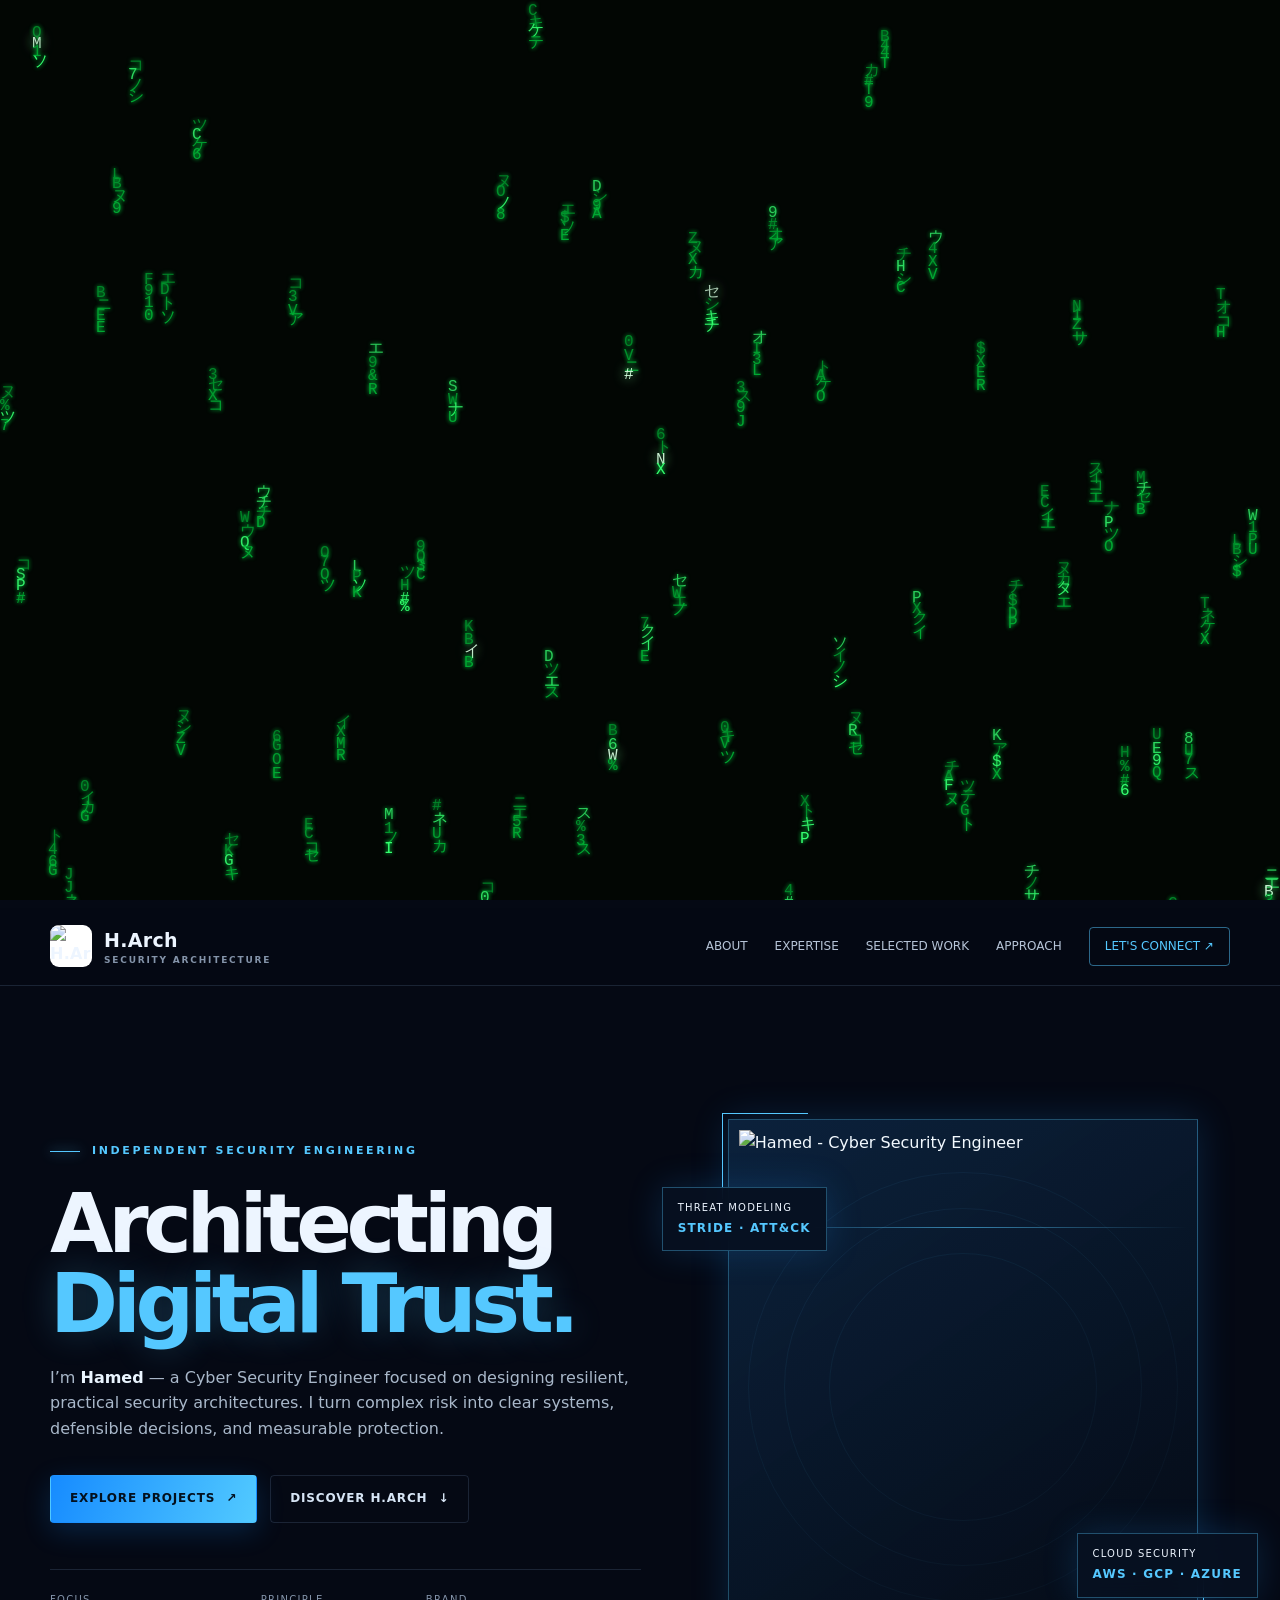
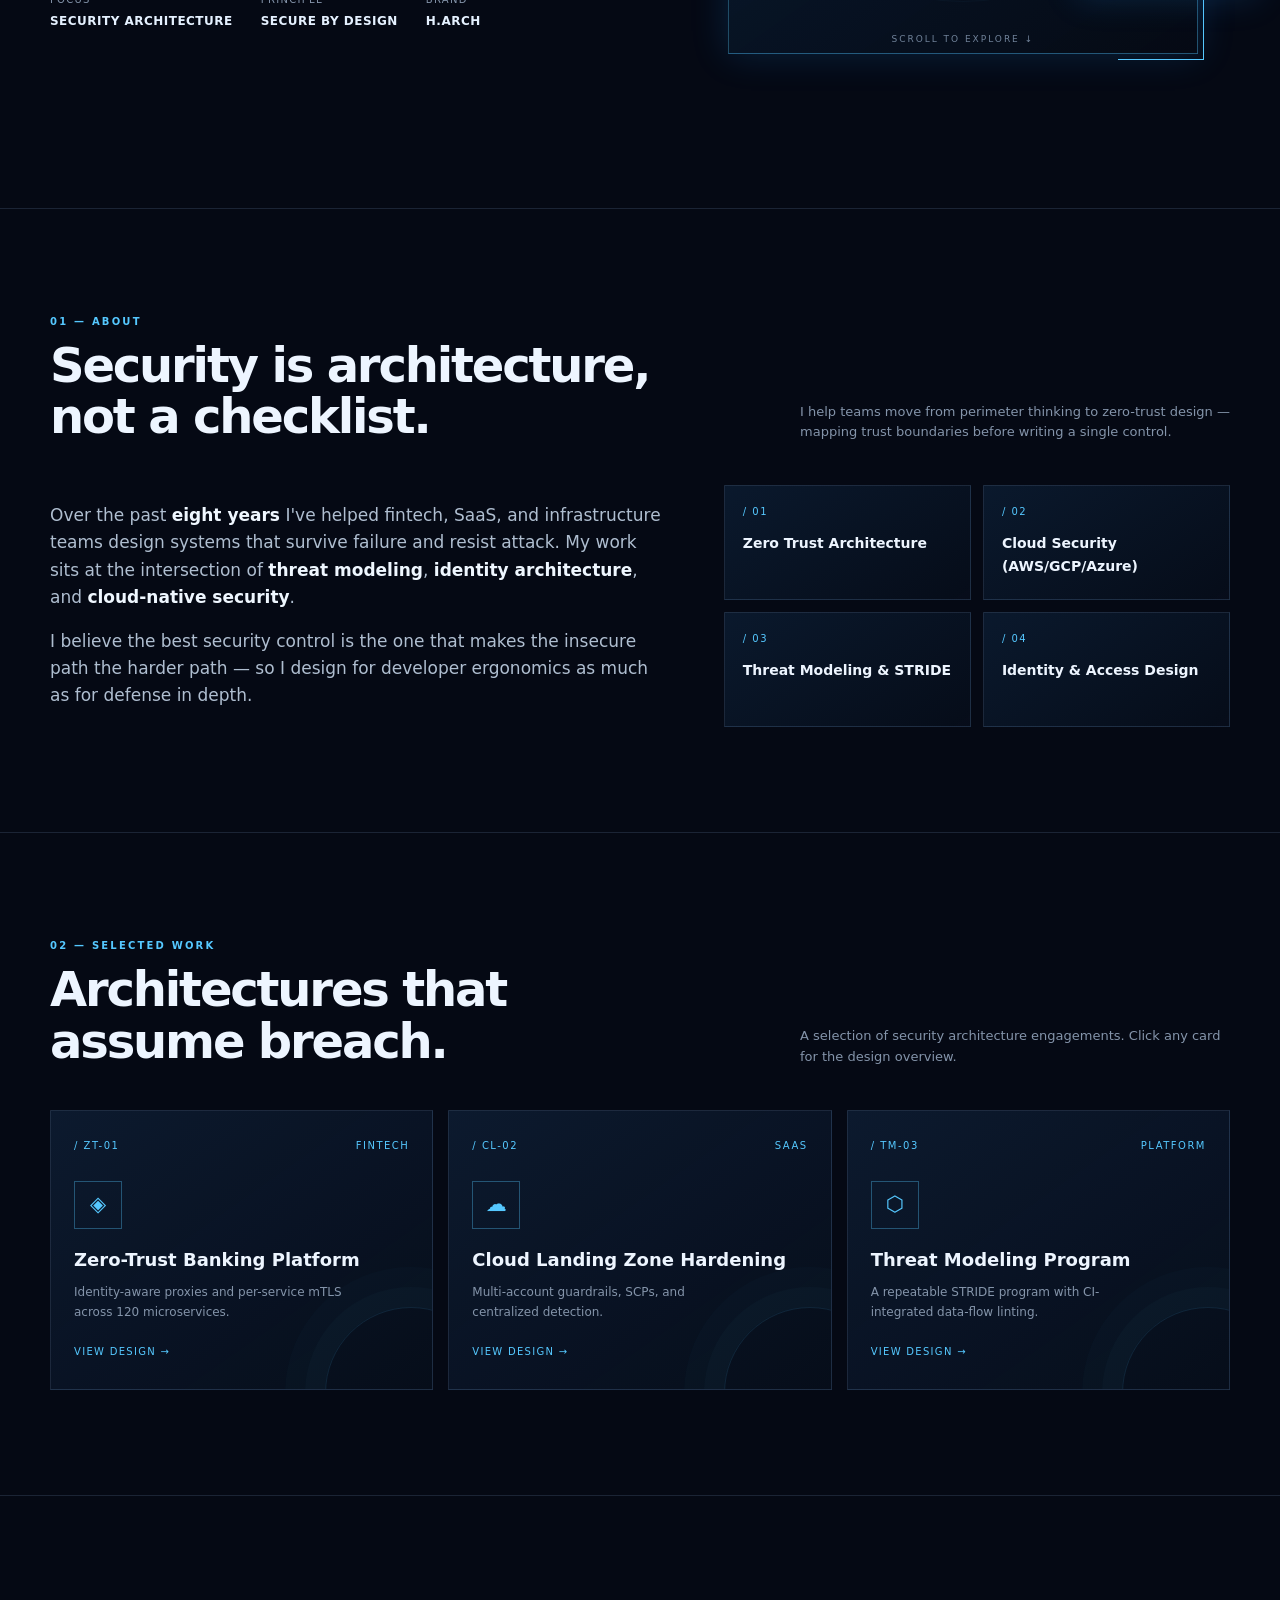
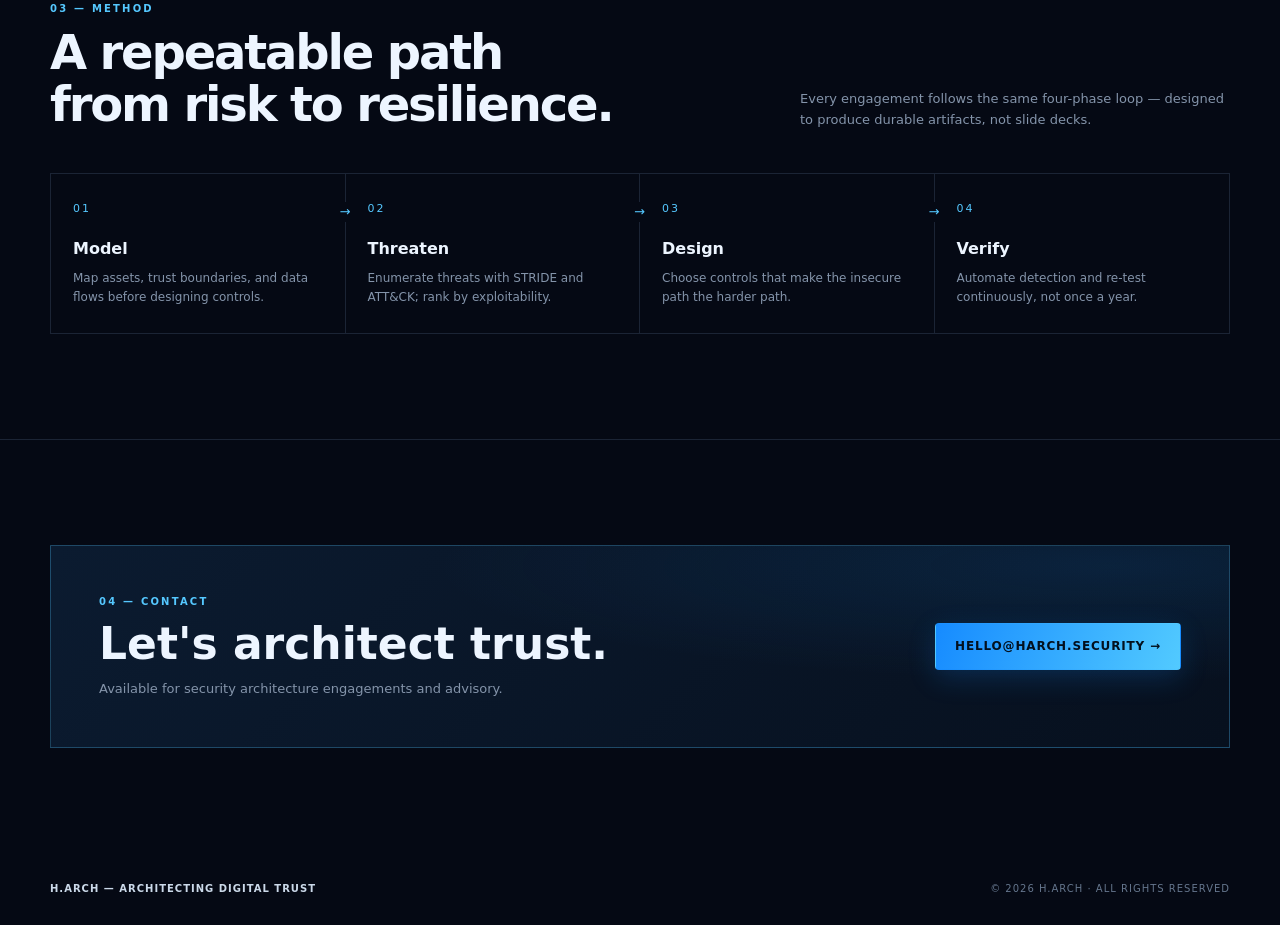
==== commit 0792d8de: "Update index.html" ====
--- a/index.html
+++ b/index.html
@@ -9,6 +9,9 @@
 <link rel="stylesheet" href="style.css">
 </head>
 <body>
+
+<!-- ===== Matrix background layer ===== -->
+<canvas id="matrix-bg" aria-hidden="true"></canvas>
 
 <div class="grid-bg" aria-hidden="true"></div>
 
@@ -25,7 +28,6 @@
       <div class="sig-ring r3"></div><div class="sig-ring r4"></div>
       <div class="sig-ticks"></div>
       <div class="sig-seal">
-        <!-- تصویر لوگو اینجا قرار می‌گیرد -->
         <img src="logo.png" alt="H.Arch Logo">
       </div>
     </div>
@@ -44,7 +46,6 @@
 <header class="topbar">
   <div class="wrap" style="display:flex;align-items:center;justify-content:space-between">
     <a class="brand" href="#home" aria-label="H.Arch home">
-      <!-- تصویر لوگو در هدر -->
       <img src="logo.png" alt="H.Arch Logo">
       <span>H.Arch<small>SECURITY ARCHITECTURE</small></span>
     </a>
@@ -79,7 +80,6 @@
     <div class="visual reveal">
       <div class="orb"></div>
       <div class="portrait-frame">
-        <!-- عکس پرتره اینجا قرار می‌گیرد -->
         <img class="portrait" src="portrait.jpg" alt="Hamed - Cyber Security Engineer">
         <div class="scan" aria-hidden="true"></div>
       </div>
@@ -210,5 +210,62 @@
 </div>
 
 <script src="script.js"></script>
+
+<!-- ===== Matrix background script ===== -->
+<script>
+(() => {
+  const canvas = document.getElementById("matrix-bg");
+  if (!canvas) return;
+  const ctx = canvas.getContext("2d", { alpha: false });
+  const chars = "アイウエオカキクケコサシスセソタチツテトナニヌネノ0123456789ABCDEFGHIJKLMNOPQRSTUVWXYZ#$%&";
+  const fontSize = 16;
+  let columns = 0, drops = [], width = 0, height = 0, animationId = 0;
+  const reduceMotion = window.matchMedia("(prefers-reduced-motion: reduce)").matches;
+
+  function resize() {
+    const dpr = Math.min(window.devicePixelRatio || 1, 2);
+    width = window.innerWidth;
+    height = window.innerHeight;
+    canvas.width = Math.floor(width * dpr);
+    canvas.height = Math.floor(height * dpr);
+    canvas.style.width = width + "px";
+    canvas.style.height = height + "px";
+    ctx.setTransform(dpr, 0, 0, dpr, 0, 0);
+    columns = Math.ceil(width / fontSize);
+    drops = Array.from({ length: columns }, () => Math.random() * (height / fontSize));
+    ctx.fillStyle = "#020603";
+    ctx.fillRect(0, 0, width, height);
+  }
+
+  function draw() {
+    ctx.fillStyle = "rgba(2, 6, 3, 0.075)";
+    ctx.fillRect(0, 0, width, height);
+    ctx.font = fontSize + "px monospace";
+    ctx.textBaseline = "top";
+    for (let i = 0; i < drops.length; i++) {
+      const char = chars[Math.floor(Math.random() * chars.length)];
+      const x = i * fontSize;
+      const y = drops[i] * fontSize;
+      const bright = Math.random() > 0.975;
+      ctx.fillStyle = bright ? "#d7ffe0" : (Math.random() > 0.82 ? "#35ff70" : "#00a832");
+      ctx.shadowColor = bright ? "#7dff9e" : "#00ff4c";
+      ctx.shadowBlur = bright ? 12 : 4;
+      ctx.fillText(char, x, y);
+      ctx.shadowBlur = 0;
+      if (y > height && Math.random() > 0.975) drops[i] = 0;
+      else drops[i] += reduceMotion ? 0.12 : 0.48 + Math.random() * 0.42;
+    }
+    animationId = requestAnimationFrame(draw);
+  }
+
+  resize();
+  if (!reduceMotion) draw();
+  window.addEventListener("resize", () => {
+    cancelAnimationFrame(animationId);
+    resize();
+    if (!reduceMotion) draw();
+  }, { passive: true });
+})();
+</script>
 </body>
 </html>
--- a/style.css
+++ b/style.css
@@ -33,7 +33,7 @@
 .sig-ticks{position:absolute;inset:28%;border:1px solid rgba(153,196,222,.24);border-radius:50%;background:repeating-conic-gradient(rgba(162,211,238,.5) 0deg 1deg,transparent 1deg 12deg);mask:radial-gradient(circle,transparent 65%,#000 66%,#000 68%,transparent 69%);animation:sig-spin 65s linear infinite}
 .sig-seal{position:relative;width:34%;aspect-ratio:1;display:grid;place-items:center;opacity:0;transform:scale(.65) rotate(-10deg);animation:sig-seal 1.6s cubic-bezier(.16,.82,.2,1) .9s forwards}
 .sig-seal:before,.sig-seal:after{content:"";position:absolute;inset:-15%;border:1px solid rgba(135,205,241,.56);transform:rotate(45deg);box-shadow:0 0 32px rgba(48,151,218,.2)}.sig-seal:after{inset:-24%;transform:none;border-color:rgba(106,160,199,.25)}
-.sig-seal img,.sig-seal svg{width:100%;height:100%;object-fit:contain;border-radius:3px;background:white;box-shadow:0 0 55px rgba(48,157,231,.26);position:relative;z-index:1}
+.sig-seal img,.sig-seal svg{width:100%;height:100%;object-fit:contain;border-radius:3px;background:white;box-shadow:0 0 55px rgba(48,157,231,.26);position:relative;z-index:1;padding: 10px;}
 .sig-word{font:400 clamp(42px,8vw,84px)/1 Georgia,serif;letter-spacing:.23em;padding-left:.23em;color:#eff7ff;text-shadow:0 0 25px rgba(111,191,235,.35);opacity:0;animation:sig-rise 1.2s 2.05s forwards}
 .sig-line{height:1px;width:min(320px,58vw);margin:21px 0 16px;background:linear-gradient(90deg,transparent,#6baed6,#e1f5ff,#6baed6,transparent);transform:scaleX(0);animation:sig-draw 1s 2.65s forwards;box-shadow:0 0 13px rgba(103,193,244,.4)}
 .sig-role{font:10px ui-monospace,monospace;letter-spacing:.35em;text-transform:uppercase;color:#b3c9dc;opacity:0;animation:sig-rise 1s 2.95s forwards}
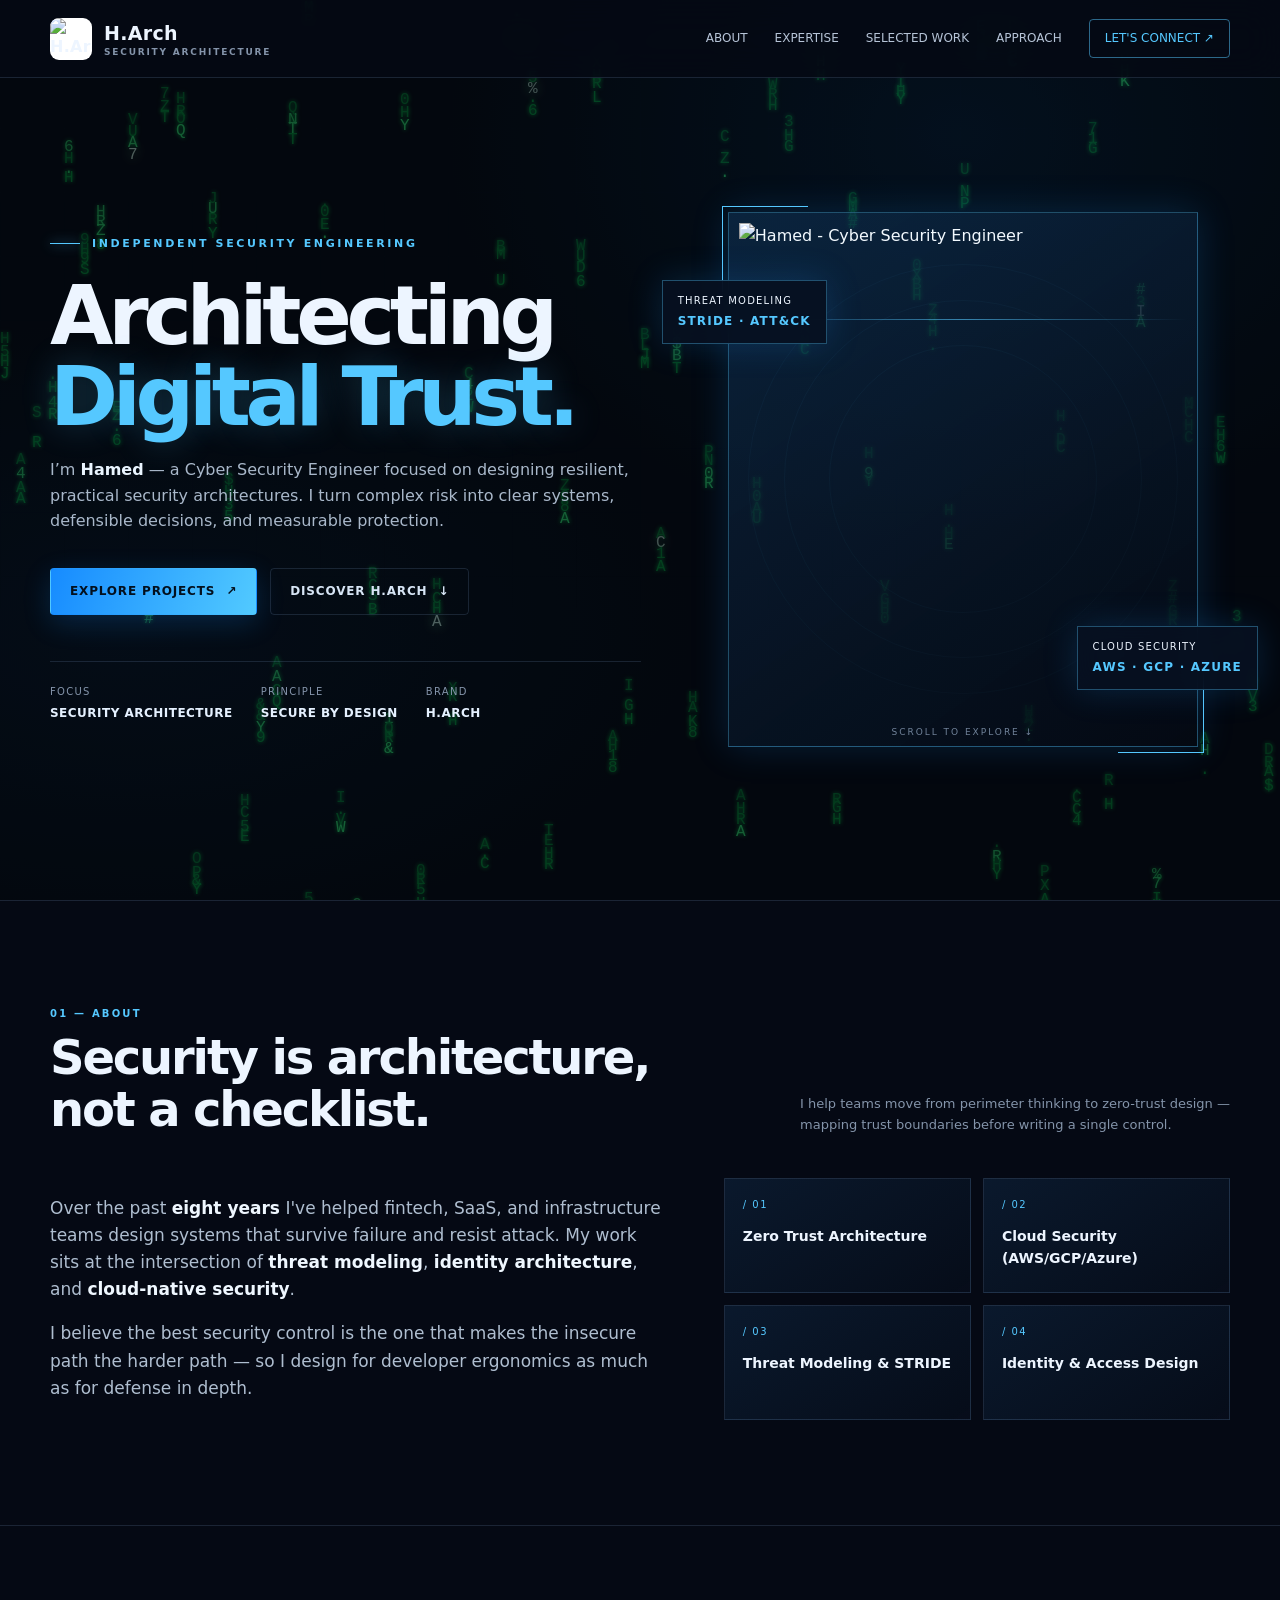
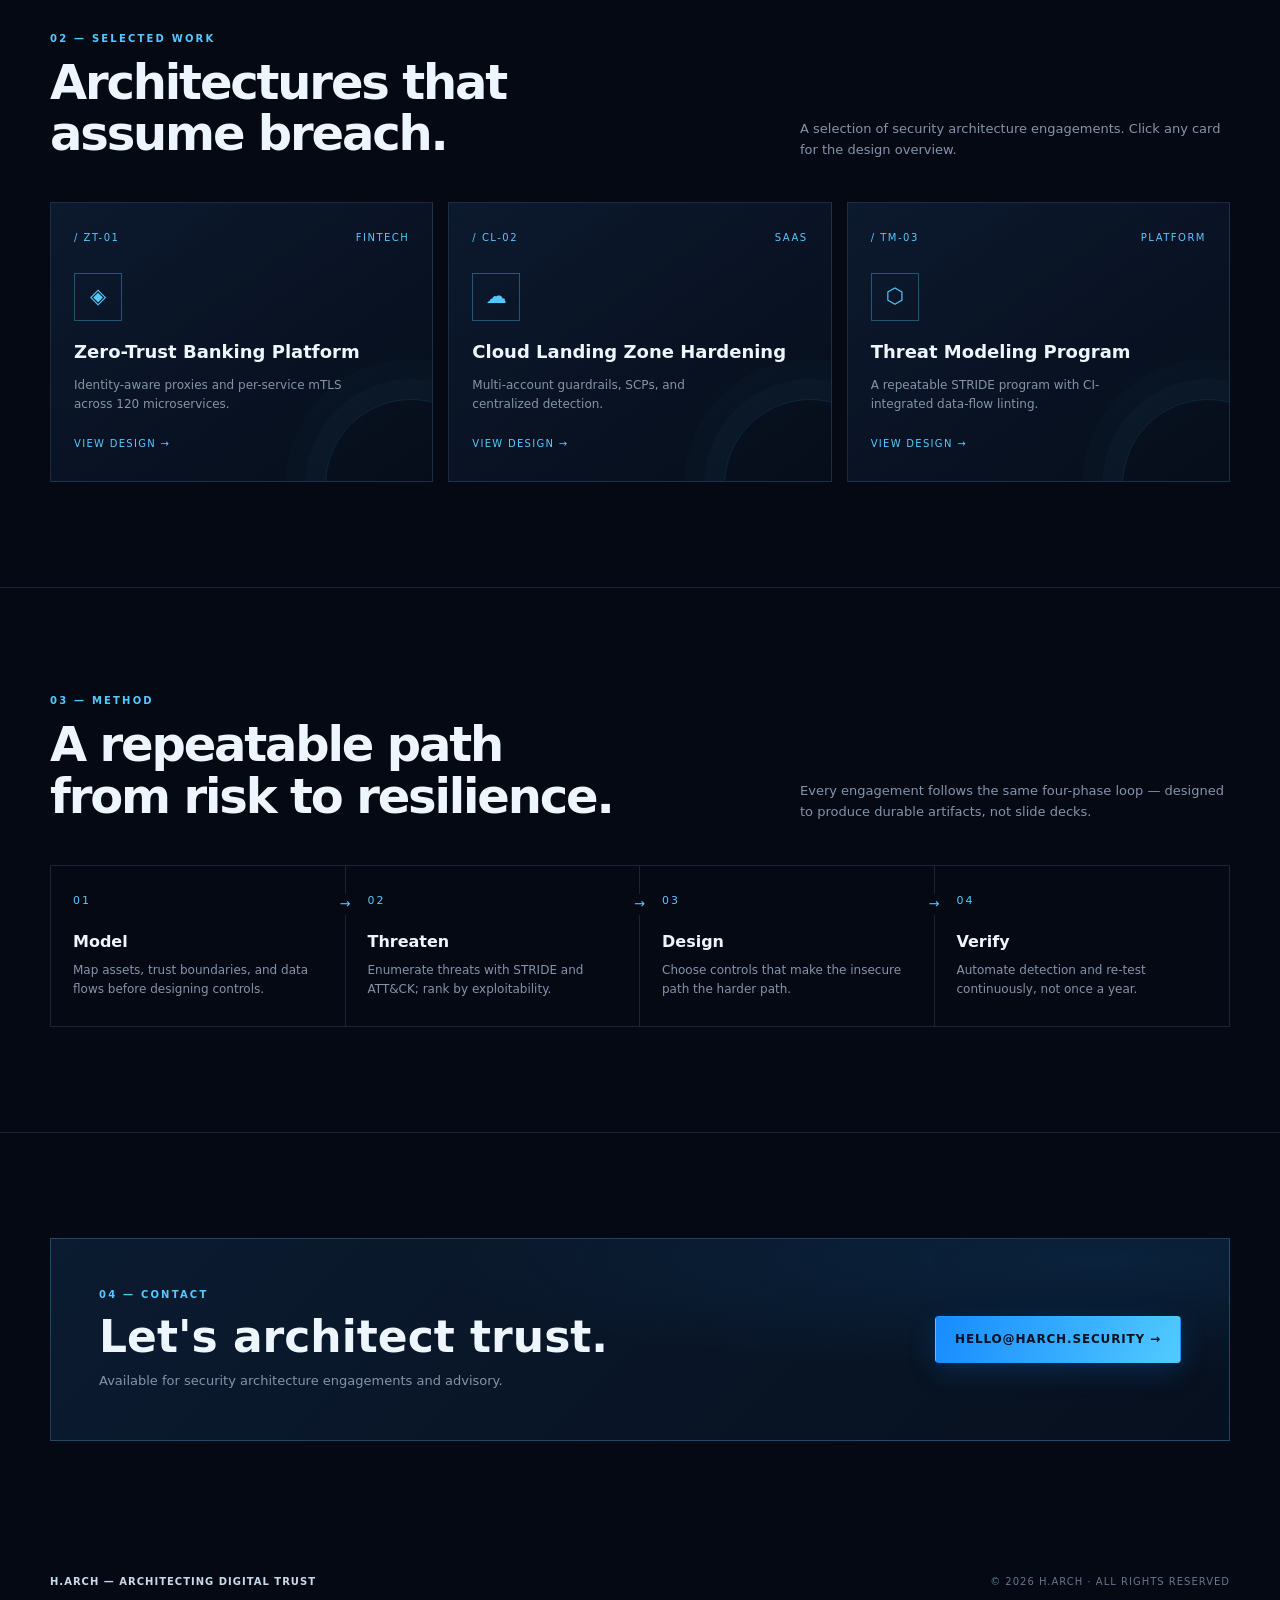
==== commit 4ae1090b: "Update index.html" ====
--- a/index.html
+++ b/index.html
@@ -217,7 +217,7 @@
   const canvas = document.getElementById("matrix-bg");
   if (!canvas) return;
   const ctx = canvas.getContext("2d", { alpha: false });
-  const chars = "アイウエオカキクケコサシスセソタチツテトナニヌネノ0123456789ABCDEFGHIJKLMNOPQRSTUVWXYZ#$%&";
+  const chars = "H.ARCH H.ARCH H.ARCH H.ARCH H.ARCH.0123456789ABCDEFGHIJKLMNOPQRSTUVWXYZ#$%&";
   const fontSize = 16;
   let columns = 0, drops = [], width = 0, height = 0, animationId = 0;
   const reduceMotion = window.matchMedia("(prefers-reduced-motion: reduce)").matches;
--- a/style.css
+++ b/style.css
@@ -45,3 +45,14 @@
 @keyframes sig-failsafe{0%,86%{opacity:1;visibility:visible}100%{opacity:0;visibility:hidden;pointer-events:none}}@keyframes sig-rise{to{opacity:1;transform:translateY(0);filter:blur(0)}}@keyframes sig-seal{to{opacity:1;transform:scale(1) rotate(0)}}@keyframes sig-draw{to{transform:scaleX(1)}}@keyframes sig-orbit1{to{transform:rotateX(69deg) rotateZ(338deg)}}@keyframes sig-orbit2{to{transform:rotateY(66deg) rotateZ(388deg)}}@keyframes sig-orbit3{to{transform:rotateX(72deg) rotateZ(422deg)}}@keyframes sig-spin{to{transform:rotate(360deg)}}@keyframes sig-pulse{50%{transform:scale(1.2);opacity:.65}}@keyframes sig-atmosphere{to{transform:scale(1.12);opacity:.75}}@keyframes sig-progress{to{width:100%}}
 @media(max-width:600px){.sig-astrolabe{width:min(83vw,350px)}.sig-word{font-size:clamp(39px,11vw,62px);letter-spacing:.16em;padding-left:.16em}.sig-top,.sig-bottom{font-size:7px;letter-spacing:.1em}.sig-stage{min-height:84vh}}
 @media(prefers-reduced-motion:reduce){#signature-intro *{animation-duration:.01ms!important;animation-delay:0ms!important;transition-duration:.01ms!important}}
+
+/* ===== Matrix background layer ===== */
+#matrix-bg {
+  position: fixed;
+  inset: 0;
+  z-index: -1.5;
+  width: 100%;
+  height: 100%;
+  pointer-events: none;
+  opacity: .35;
+}
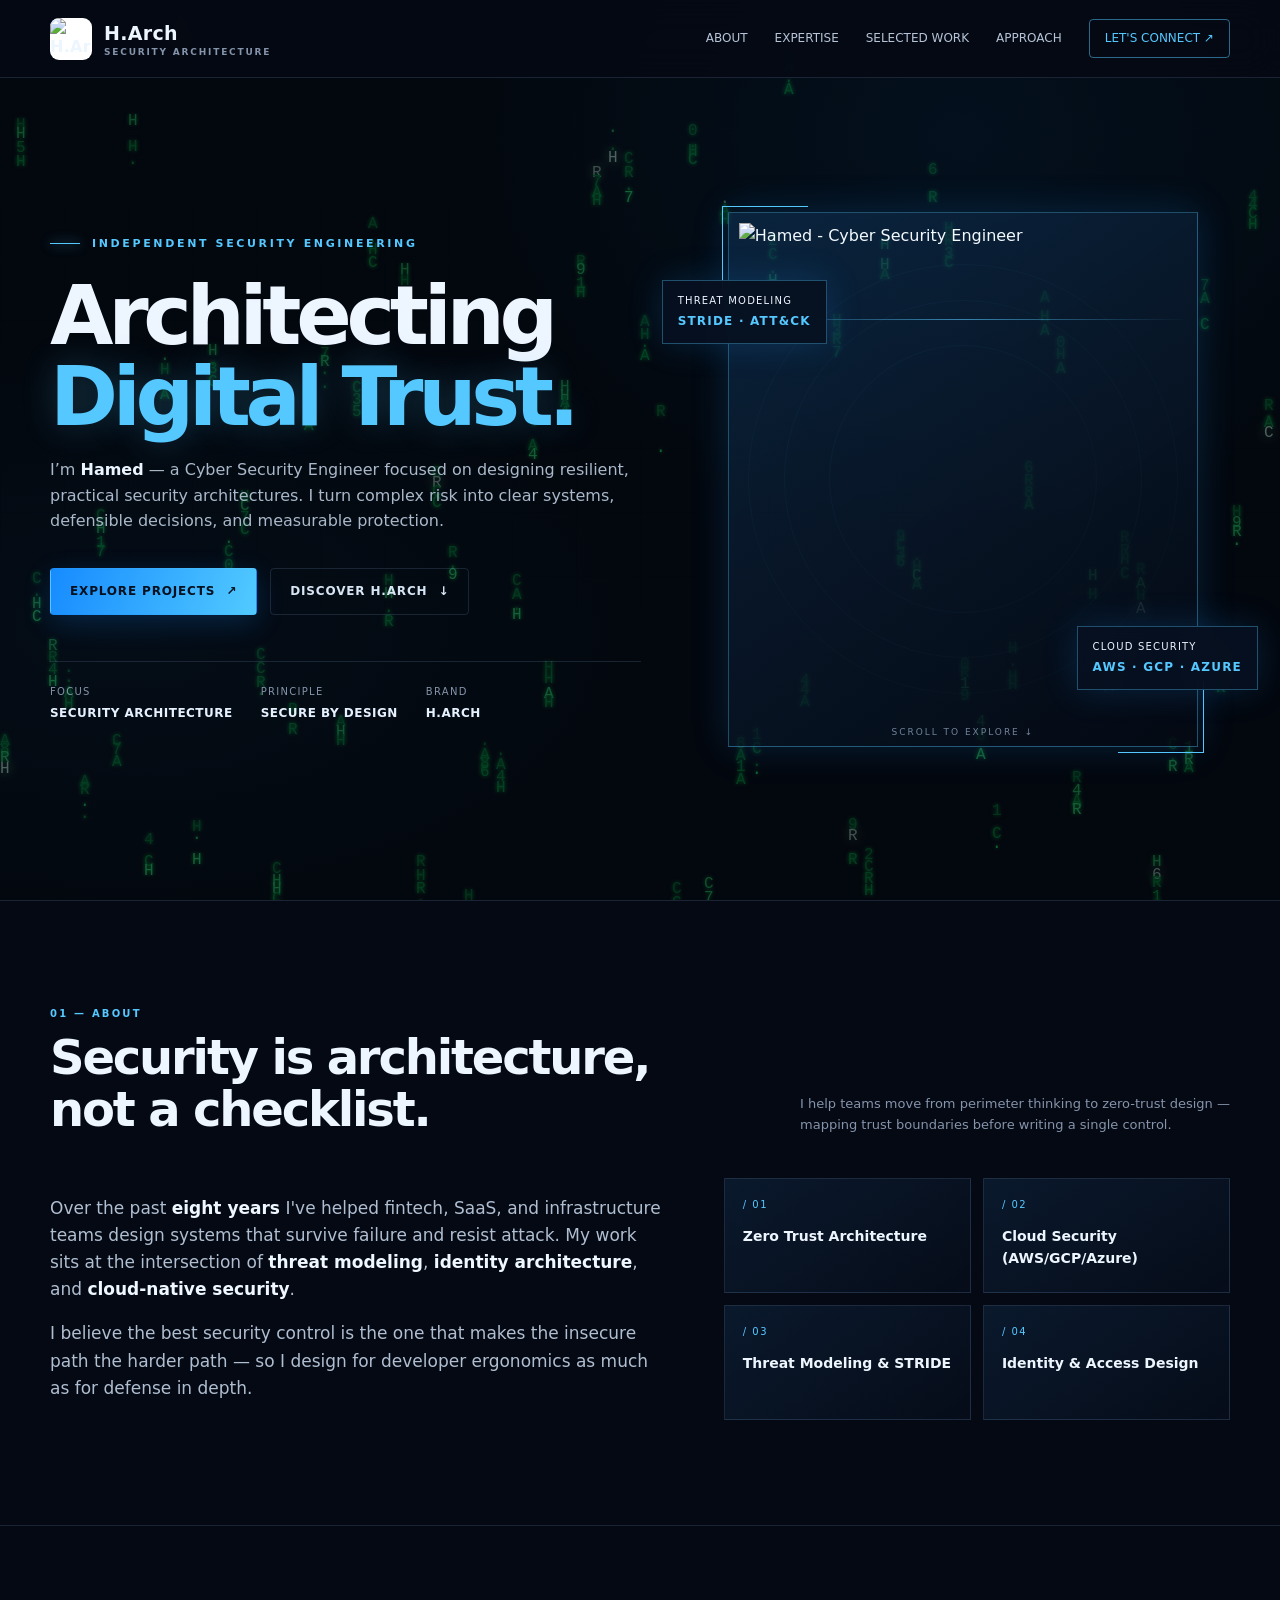
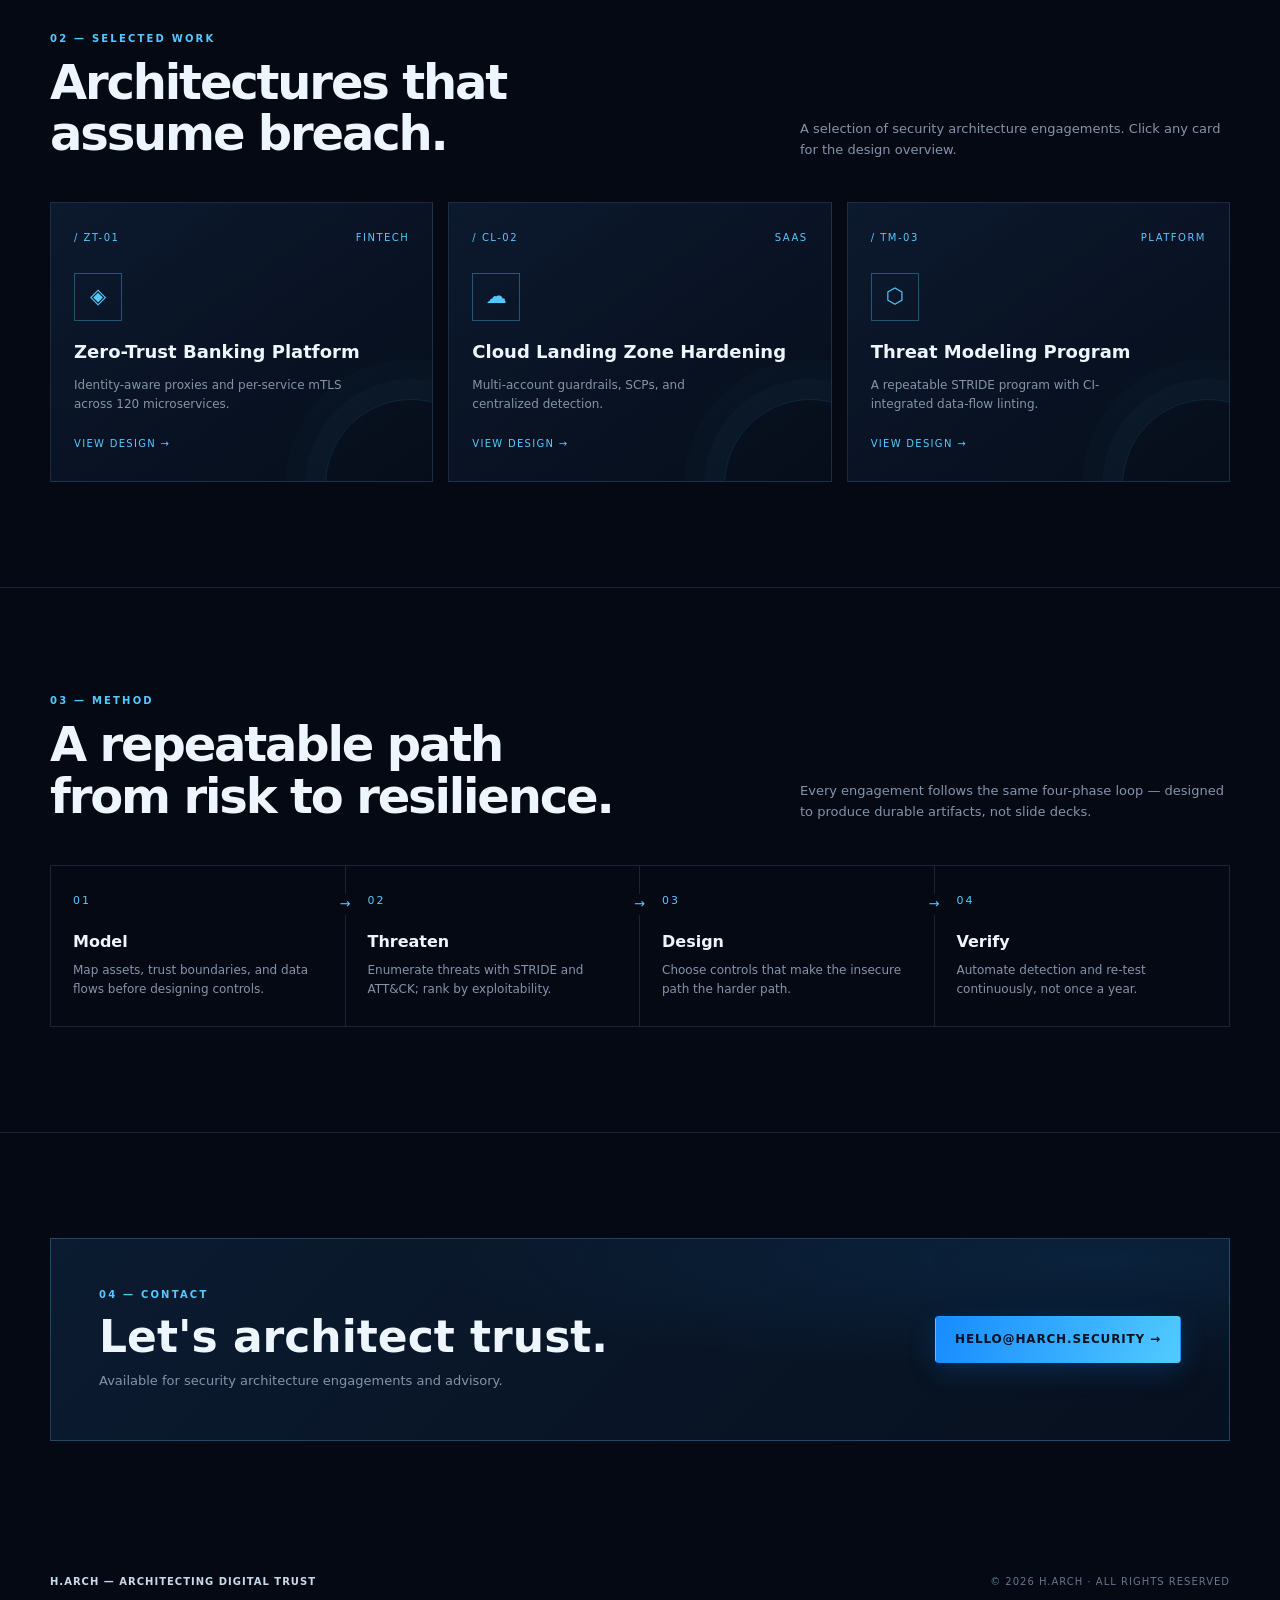
==== commit 391eb427: "Update index.html" ====
--- a/index.html
+++ b/index.html
@@ -217,7 +217,7 @@
   const canvas = document.getElementById("matrix-bg");
   if (!canvas) return;
   const ctx = canvas.getContext("2d", { alpha: false });
-  const chars = "H.ARCH H.ARCH H.ARCH H.ARCH H.ARCH.0123456789ABCDEFGHIJKLMNOPQRSTUVWXYZ#$%&";
+  const chars = "H.ARCH H.ARCH H.ARCH H.ARCH H.ARCH.0123456789";
   const fontSize = 16;
   let columns = 0, drops = [], width = 0, height = 0, animationId = 0;
   const reduceMotion = window.matchMedia("(prefers-reduced-motion: reduce)").matches;
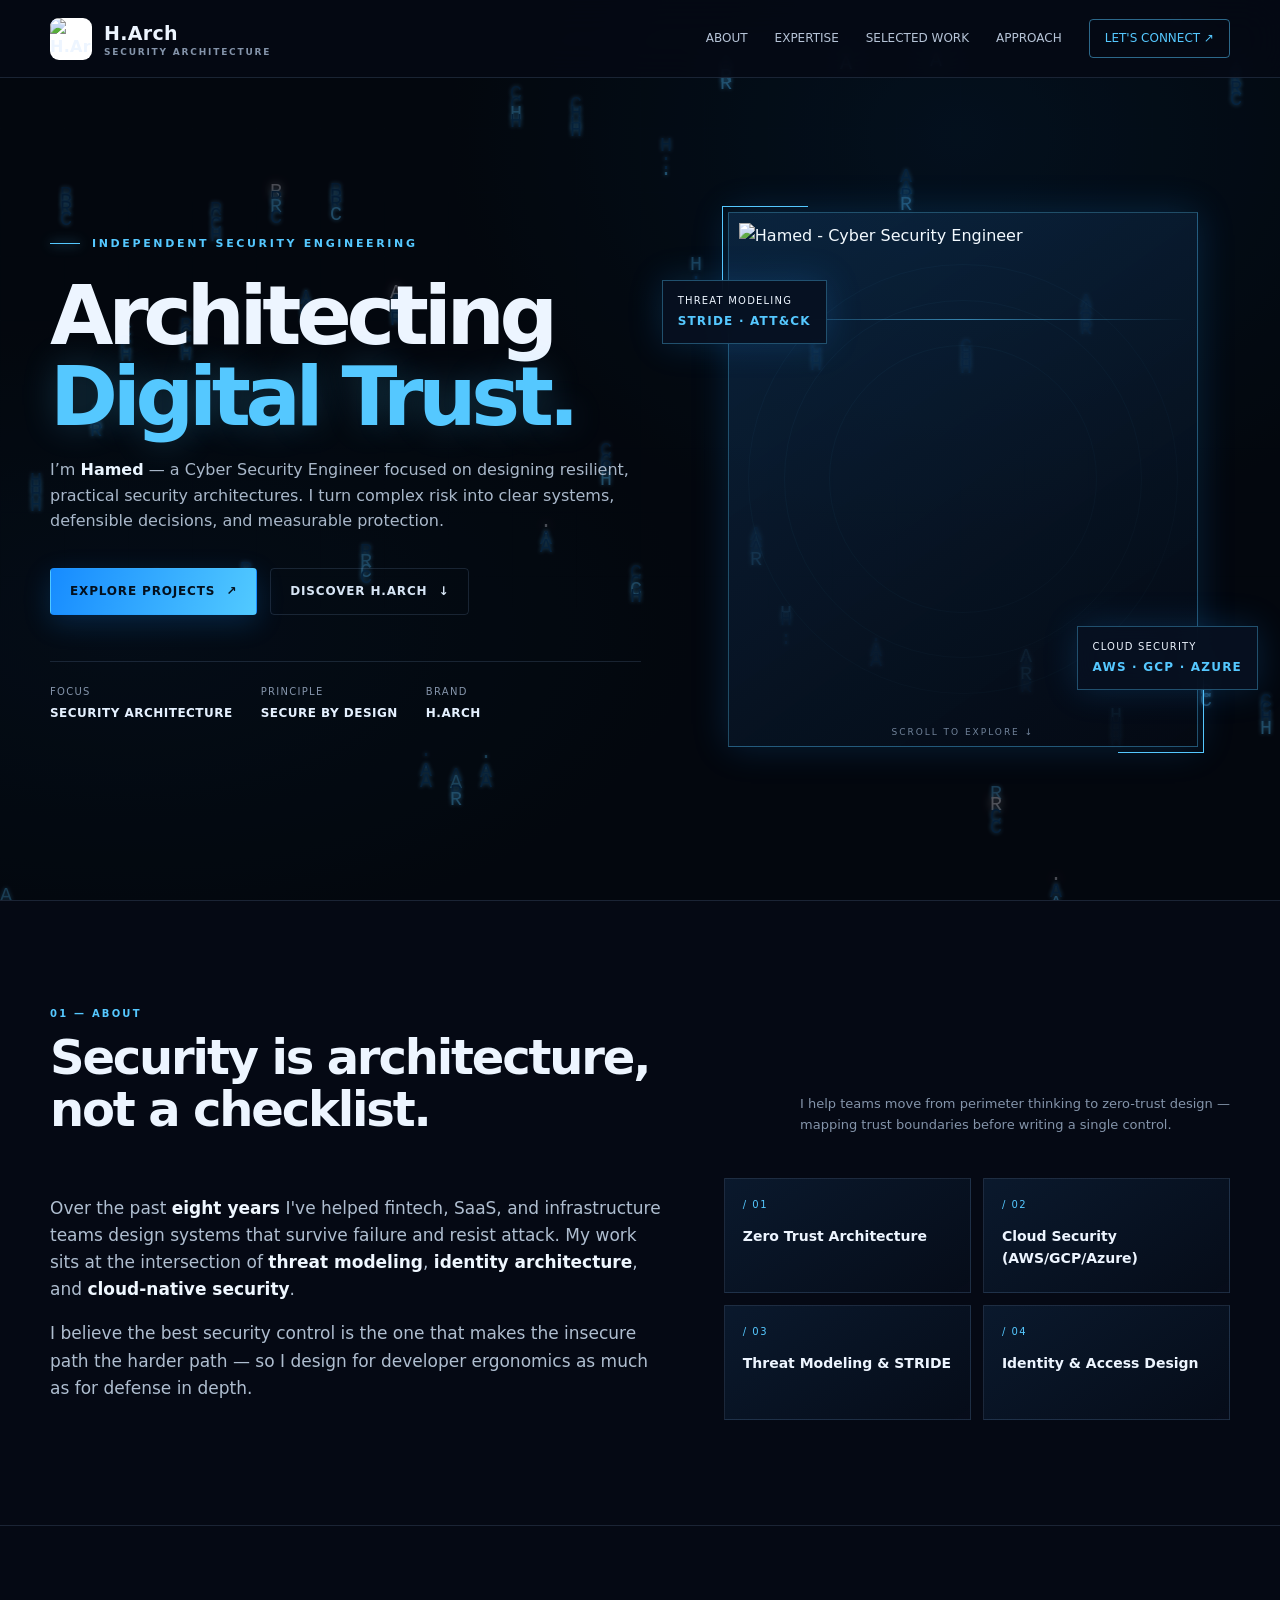
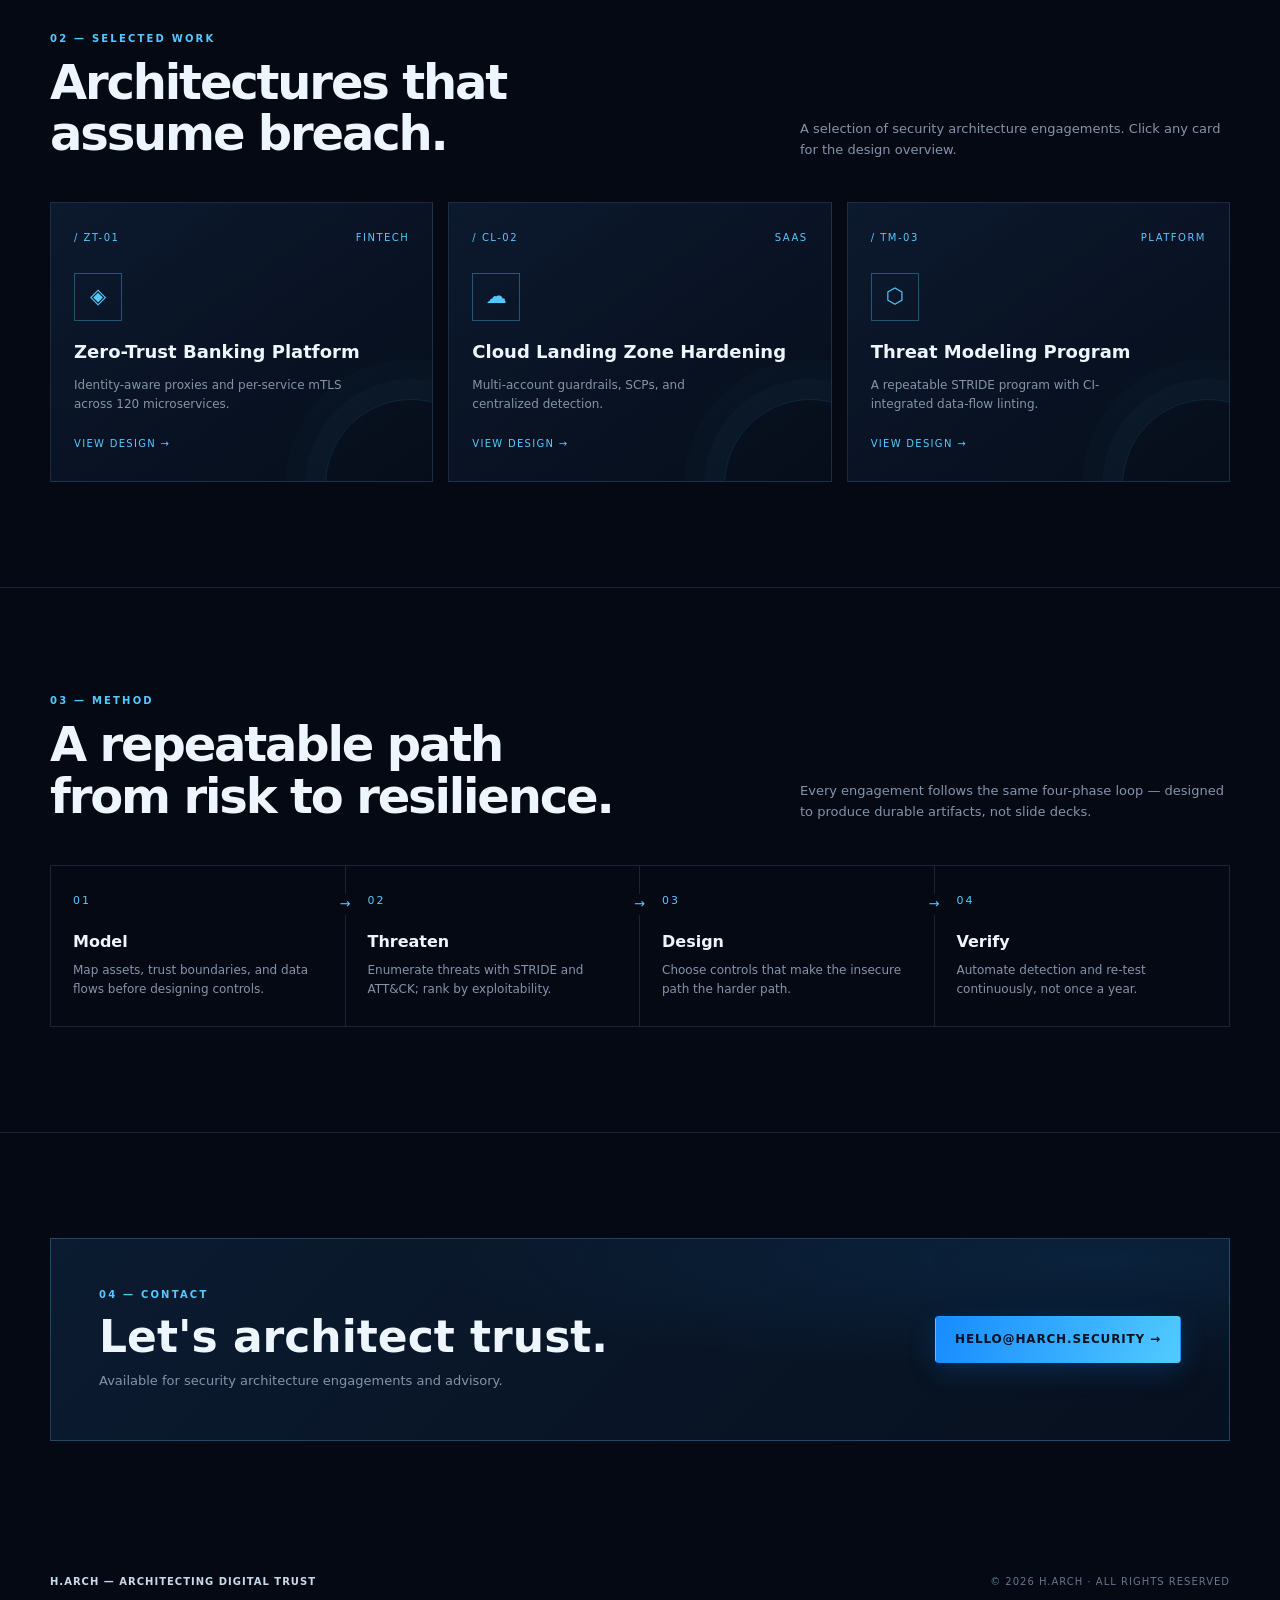
==== commit 6641a6d5: "Update index.html" ====
--- a/index.html
+++ b/index.html
@@ -211,14 +211,16 @@
 
 <script src="script.js"></script>
 
-<!-- ===== Matrix background script ===== -->
+<!-- ===== Matrix background script (H.ARCH Brand) ===== -->
 <script>
 (() => {
   const canvas = document.getElementById("matrix-bg");
   if (!canvas) return;
   const ctx = canvas.getContext("2d", { alpha: false });
-  const chars = "H.ARCH H.ARCH H.ARCH H.ARCH H.ARCH.0123456789";
-  const fontSize = 16;
+  
+  // متن برند شما
+  const brandText = "H.ARCH";
+  const fontSize = 20;
   let columns = 0, drops = [], width = 0, height = 0, animationId = 0;
   const reduceMotion = window.matchMedia("(prefers-reduced-motion: reduce)").matches;
 
@@ -231,29 +233,38 @@
     canvas.style.width = width + "px";
     canvas.style.height = height + "px";
     ctx.setTransform(dpr, 0, 0, dpr, 0, 0);
-    columns = Math.ceil(width / fontSize);
+    columns = Math.ceil(width / (fontSize * 1.5));
     drops = Array.from({ length: columns }, () => Math.random() * (height / fontSize));
     ctx.fillStyle = "#020603";
     ctx.fillRect(0, 0, width, height);
   }
 
   function draw() {
-    ctx.fillStyle = "rgba(2, 6, 3, 0.075)";
+    // ردپای محو برای حرکت
+    ctx.fillStyle = "rgba(2, 6, 3, 0.08)";
     ctx.fillRect(0, 0, width, height);
     ctx.font = fontSize + "px monospace";
     ctx.textBaseline = "top";
+
     for (let i = 0; i < drops.length; i++) {
-      const char = chars[Math.floor(Math.random() * chars.length)];
-      const x = i * fontSize;
+      // پیدا کردن حرف بر اساس موقعیت عمودی
+      const charIndex = Math.floor((drops[i] * fontSize) / fontSize) % brandText.length;
+      const char = brandText.charAt(charIndex);
+      
+      const x = i * fontSize * 1.5;
       const y = drops[i] * fontSize;
-      const bright = Math.random() > 0.975;
-      ctx.fillStyle = bright ? "#d7ffe0" : (Math.random() > 0.82 ? "#35ff70" : "#00a832");
-      ctx.shadowColor = bright ? "#7dff9e" : "#00ff4c";
-      ctx.shadowBlur = bright ? 12 : 4;
+      
+      const bright = Math.random() > 0.95;
+      // رنگ آبی متمایل به سفید برای هدر و آبی تیره‌تر برای بدنه
+      ctx.fillStyle = bright ? "#ffffff" : (Math.random() > 0.8 ? "#55c8ff" : "#0a4a7a");
+      ctx.shadowColor = bright ? "#ffffff" : "#55c8ff";
+      ctx.shadowBlur = bright ? 10 : 4;
+      
       ctx.fillText(char, x, y);
       ctx.shadowBlur = 0;
-      if (y > height && Math.random() > 0.975) drops[i] = 0;
-      else drops[i] += reduceMotion ? 0.12 : 0.48 + Math.random() * 0.42;
+      
+      if (y > height && Math.random() > 0.97) drops[i] = 0;
+      else drops[i] += reduceMotion ? 0.1 : 0.3 + Math.random() * 0.3;
     }
     animationId = requestAnimationFrame(draw);
   }
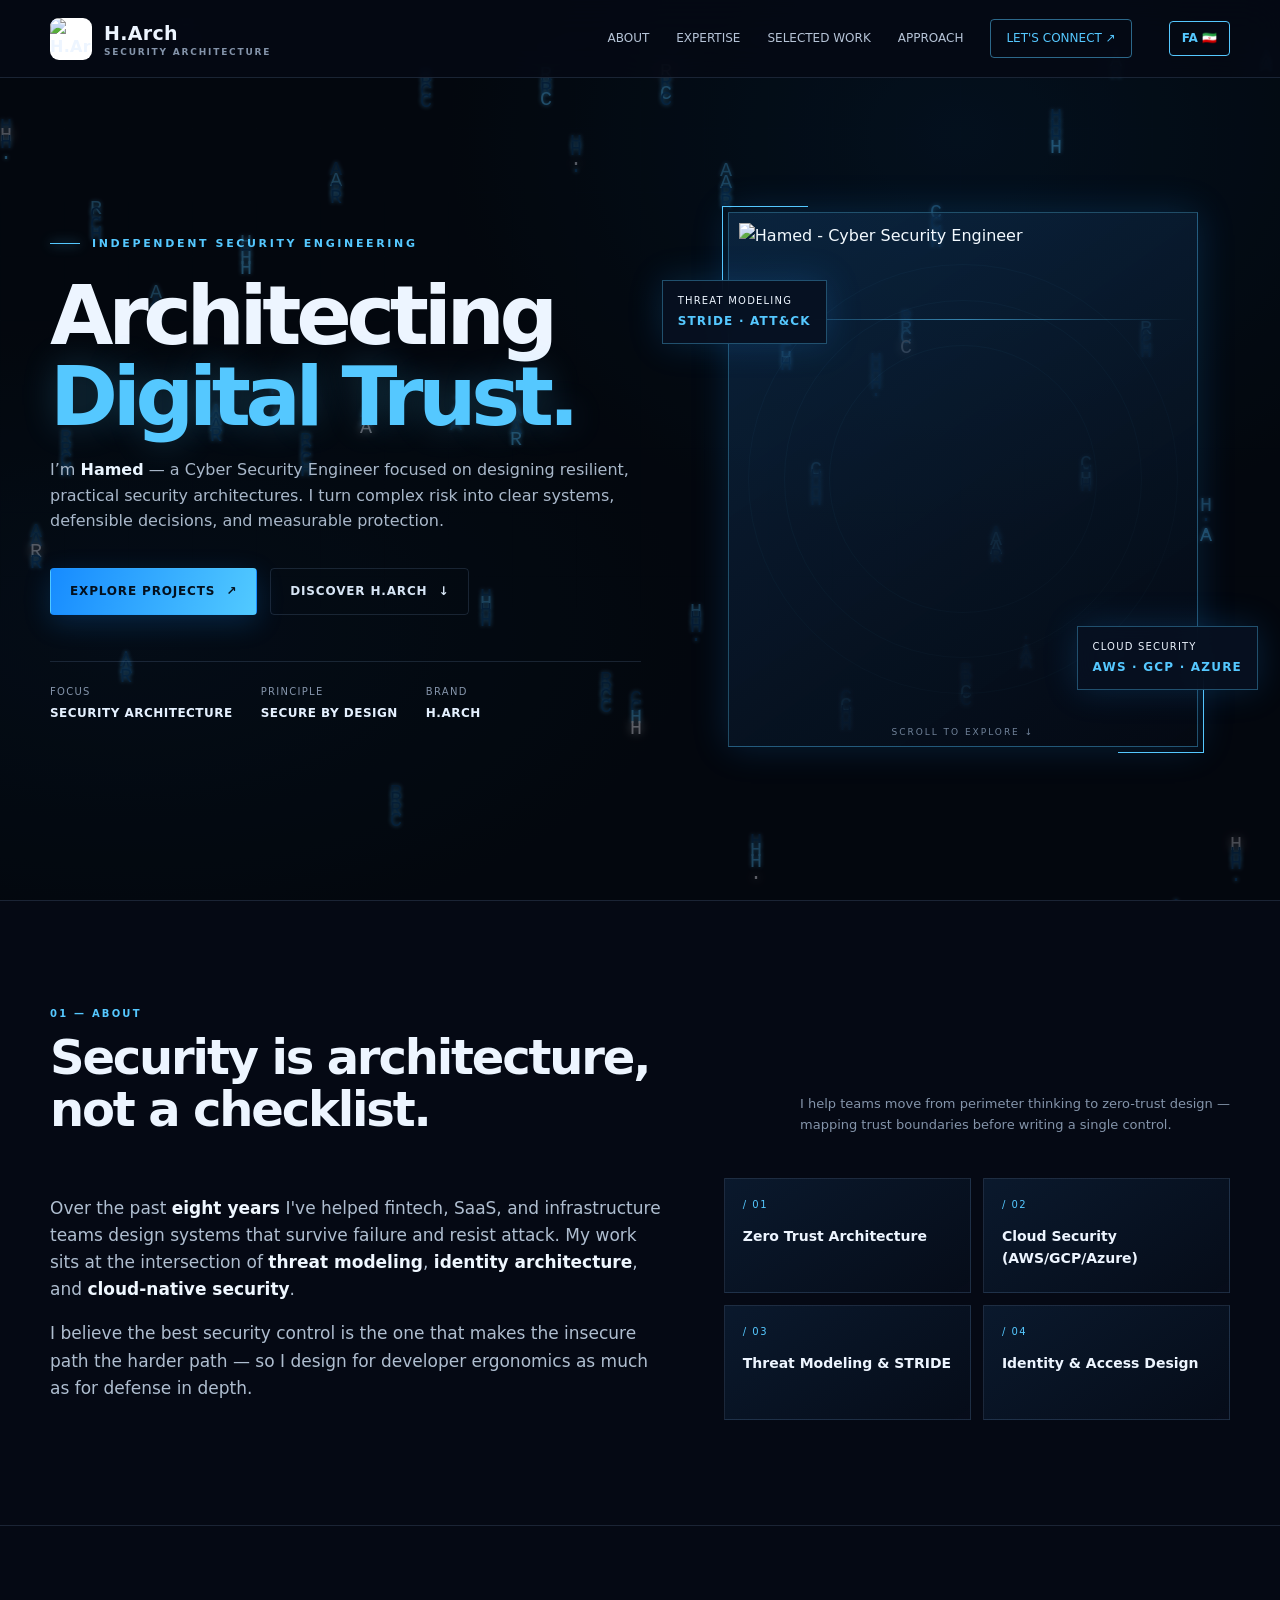
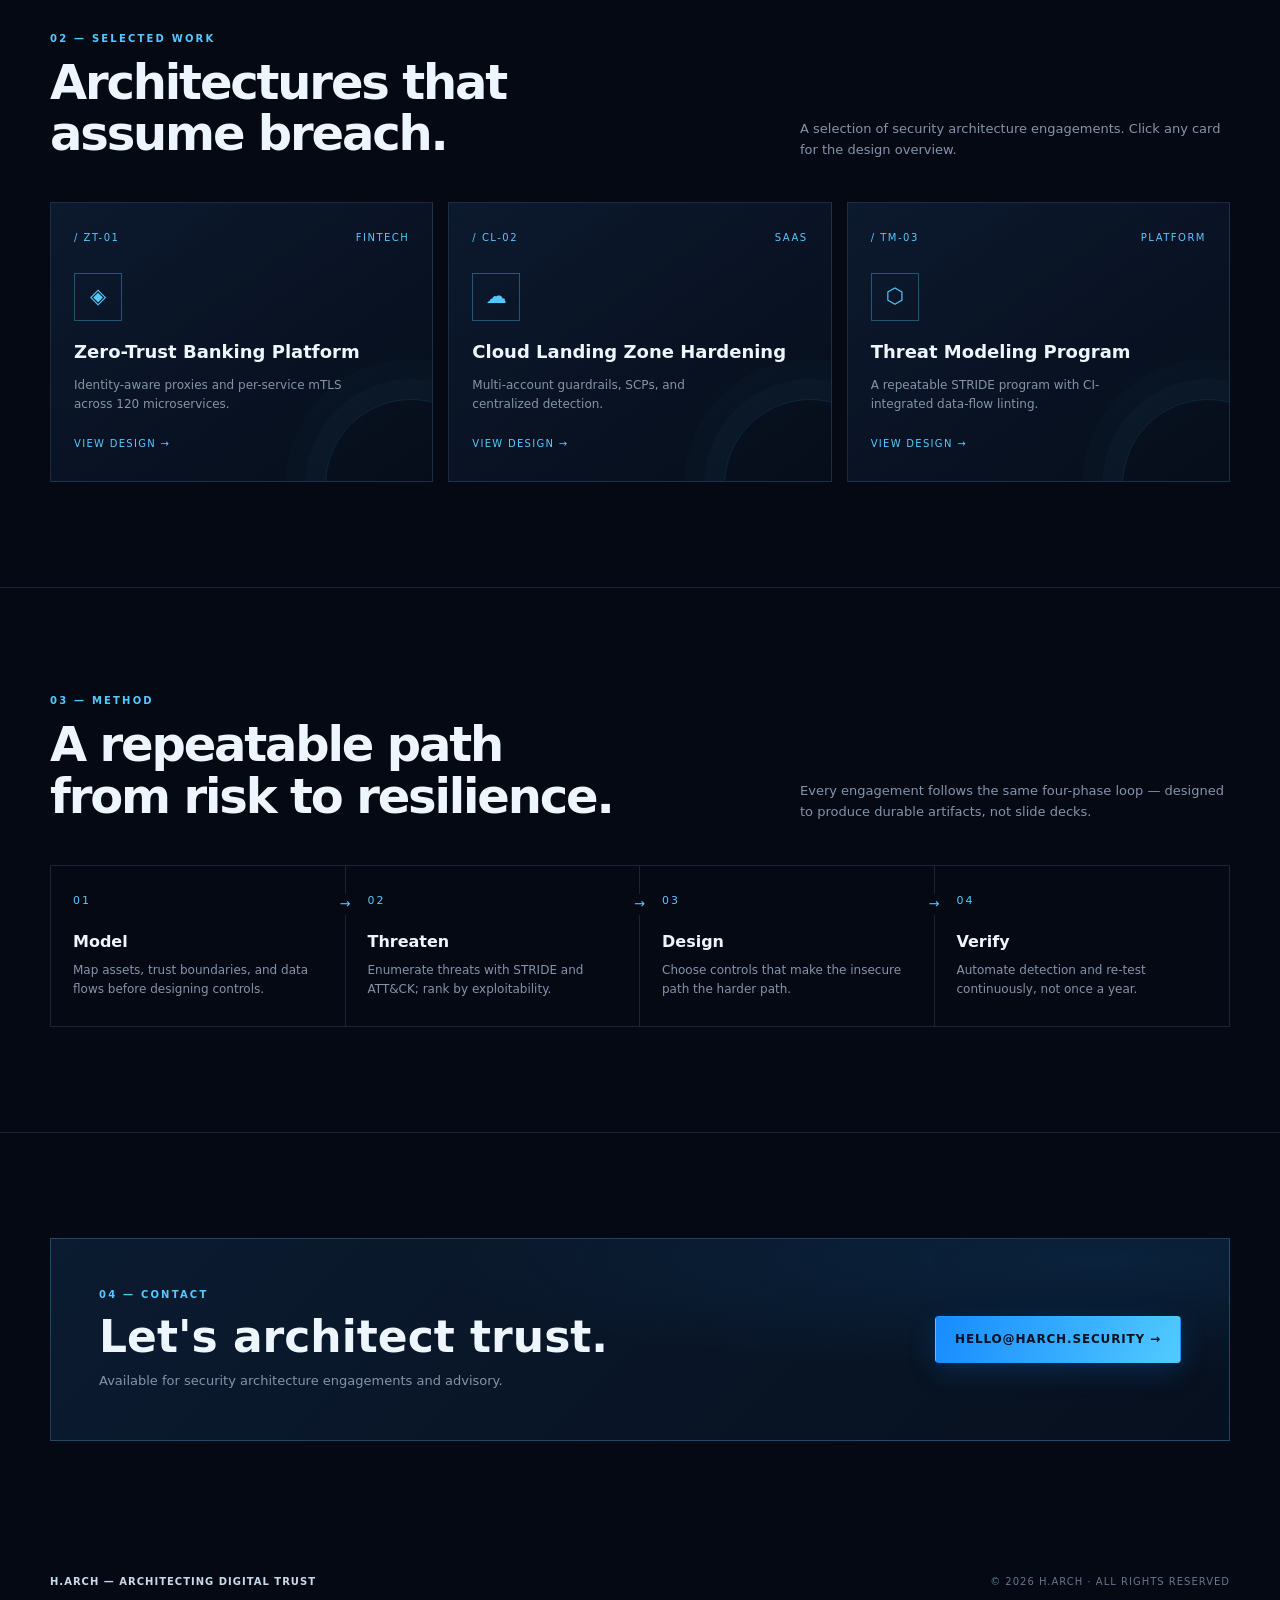
==== commit 4e079858: "Update index.html" ====
--- a/index.html
+++ b/index.html
@@ -56,6 +56,8 @@
       <a href="#work">SELECTED WORK</a>
       <a href="#method">APPROACH</a>
       <a class="contact-link" href="#contact">LET'S CONNECT ↗</a>
+      <!-- دکمه تغییر زبان به فارسی -->
+      <a href="index-fa.html" style="color: var(--blue); font-weight: bold; border: 1px solid var(--blue); padding: 7px 12px; border-radius: 4px; margin-left: 10px;">FA 🇮🇷</a>
     </nav>
   </div>
 </header>
@@ -218,7 +220,6 @@
   if (!canvas) return;
   const ctx = canvas.getContext("2d", { alpha: false });
   
-  // متن برند شما
   const brandText = "H.ARCH";
   const fontSize = 20;
   let columns = 0, drops = [], width = 0, height = 0, animationId = 0;
@@ -240,14 +241,12 @@
   }
 
   function draw() {
-    // ردپای محو برای حرکت
     ctx.fillStyle = "rgba(2, 6, 3, 0.08)";
     ctx.fillRect(0, 0, width, height);
     ctx.font = fontSize + "px monospace";
     ctx.textBaseline = "top";
 
     for (let i = 0; i < drops.length; i++) {
-      // پیدا کردن حرف بر اساس موقعیت عمودی
       const charIndex = Math.floor((drops[i] * fontSize) / fontSize) % brandText.length;
       const char = brandText.charAt(charIndex);
       
@@ -255,7 +254,6 @@
       const y = drops[i] * fontSize;
       
       const bright = Math.random() > 0.95;
-      // رنگ آبی متمایل به سفید برای هدر و آبی تیره‌تر برای بدنه
       ctx.fillStyle = bright ? "#ffffff" : (Math.random() > 0.8 ? "#55c8ff" : "#0a4a7a");
       ctx.shadowColor = bright ? "#ffffff" : "#55c8ff";
       ctx.shadowBlur = bright ? 10 : 4;
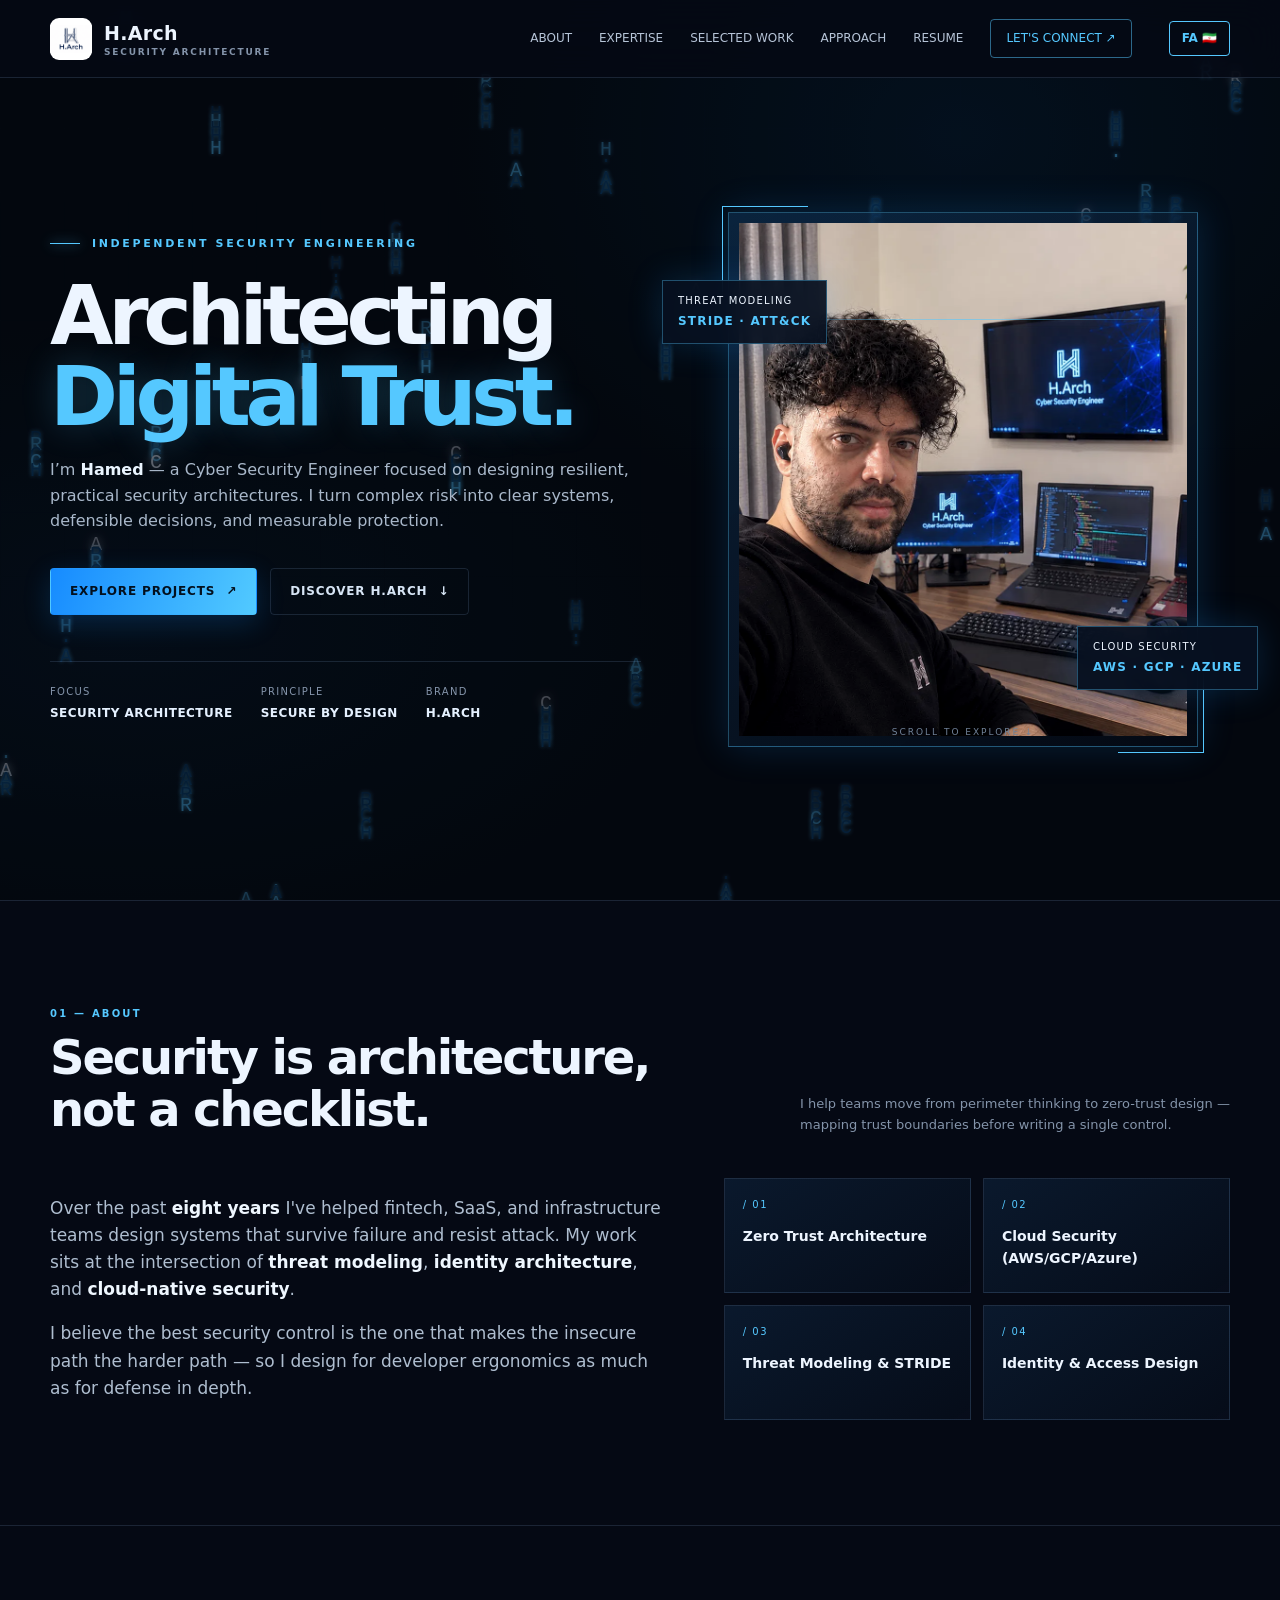
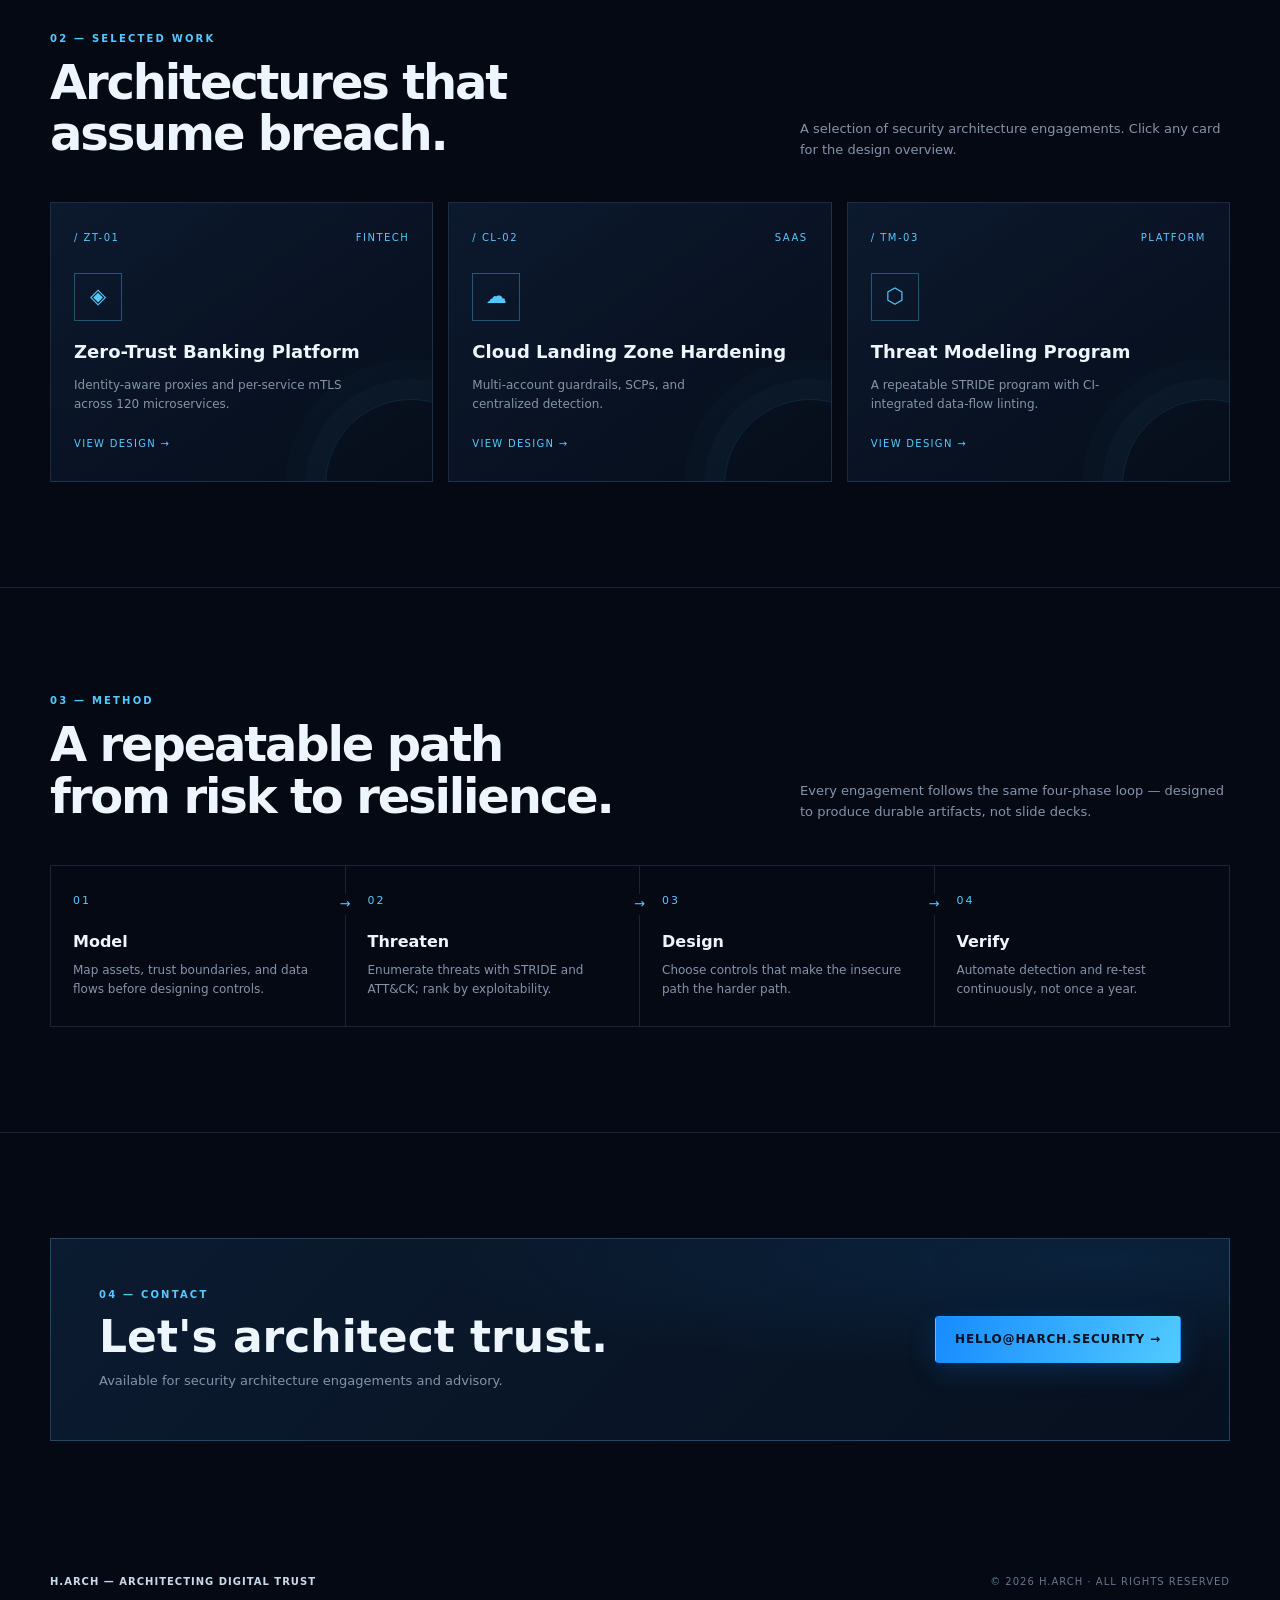
==== commit 83d87f4d: "Update index.html" ====
--- a/index.html
+++ b/index.html
@@ -55,6 +55,7 @@
       <a href="#expertise">EXPERTISE</a>
       <a href="#work">SELECTED WORK</a>
       <a href="#method">APPROACH</a>
+      <a href="resume.html">RESUME</a> <!-- لینک رزومه اضافه شد -->
       <a class="contact-link" href="#contact">LET'S CONNECT ↗</a>
       <!-- دکمه تغییر زبان به فارسی -->
       <a href="index-fa.html" style="color: var(--blue); font-weight: bold; border: 1px solid var(--blue); padding: 7px 12px; border-radius: 4px; margin-left: 10px;">FA 🇮🇷</a>
--- a/style.css
+++ b/style.css
@@ -56,3 +56,66 @@
   pointer-events: none;
   opacity: .35;
 }
+/* ===== Fix Language Button on Mobile ===== */
+@media (max-width: 600px) {
+  .nav a[href="index-fa.html"],
+  .nav a[href="index.html"] {
+    display: inline-block;
+    text-align: center;
+    margin: 10px 0 0 0 !important;
+    padding: 10px 15px !important;
+    border: 1px solid var(--blue) !important;
+    background: rgba(85, 200, 255, 0.1);
+  }
+}
+/* ===== Parallax Effects ===== */
+.visual {
+  will-change: transform;
+  transition: transform 0.1s ease-out;
+}
+
+.orb {
+  will-change: transform;
+}
+
+.parallax-element {
+  will-change: transform;
+}
+/* ===== Final Fixes: Mobile Menu, Parallax, and Modals ===== */
+
+/* ۱. اصلاح دکمه زبان در منوی موبایل */
+@media (max-width: 850px) {
+  .nav a[href="index-fa.html"],
+  .nav a[href="index.html"] {
+    display: block !important;
+    text-align: center;
+    margin: 10px 0 0 0 !important;
+    padding: 12px !important;
+    border: 1px solid var(--blue) !important;
+    background: rgba(85, 200, 255, 0.1);
+    border-radius: 4px;
+  }
+}
+
+/* ۲. اصلاح مودال‌ها (Project Modal) */
+.modal-card {
+  background: #0a1324 !important;
+  border: 1px solid var(--blue) !important;
+  box-shadow: 0 0 50px rgba(85, 200, 255, 0.2) !important;
+}
+.modal-card p {
+  color: #b8c7d9 !important;
+}
+.modal-card h3 {
+  border-bottom: 1px solid rgba(85, 200, 255, 0.2);
+  padding-bottom: 10px;
+}
+
+/* ۳. استایل‌های Parallax */
+.visual {
+  will-change: transform;
+  transition: transform 0.1s ease-out;
+}
+.orb {
+  will-change: transform;
+}
